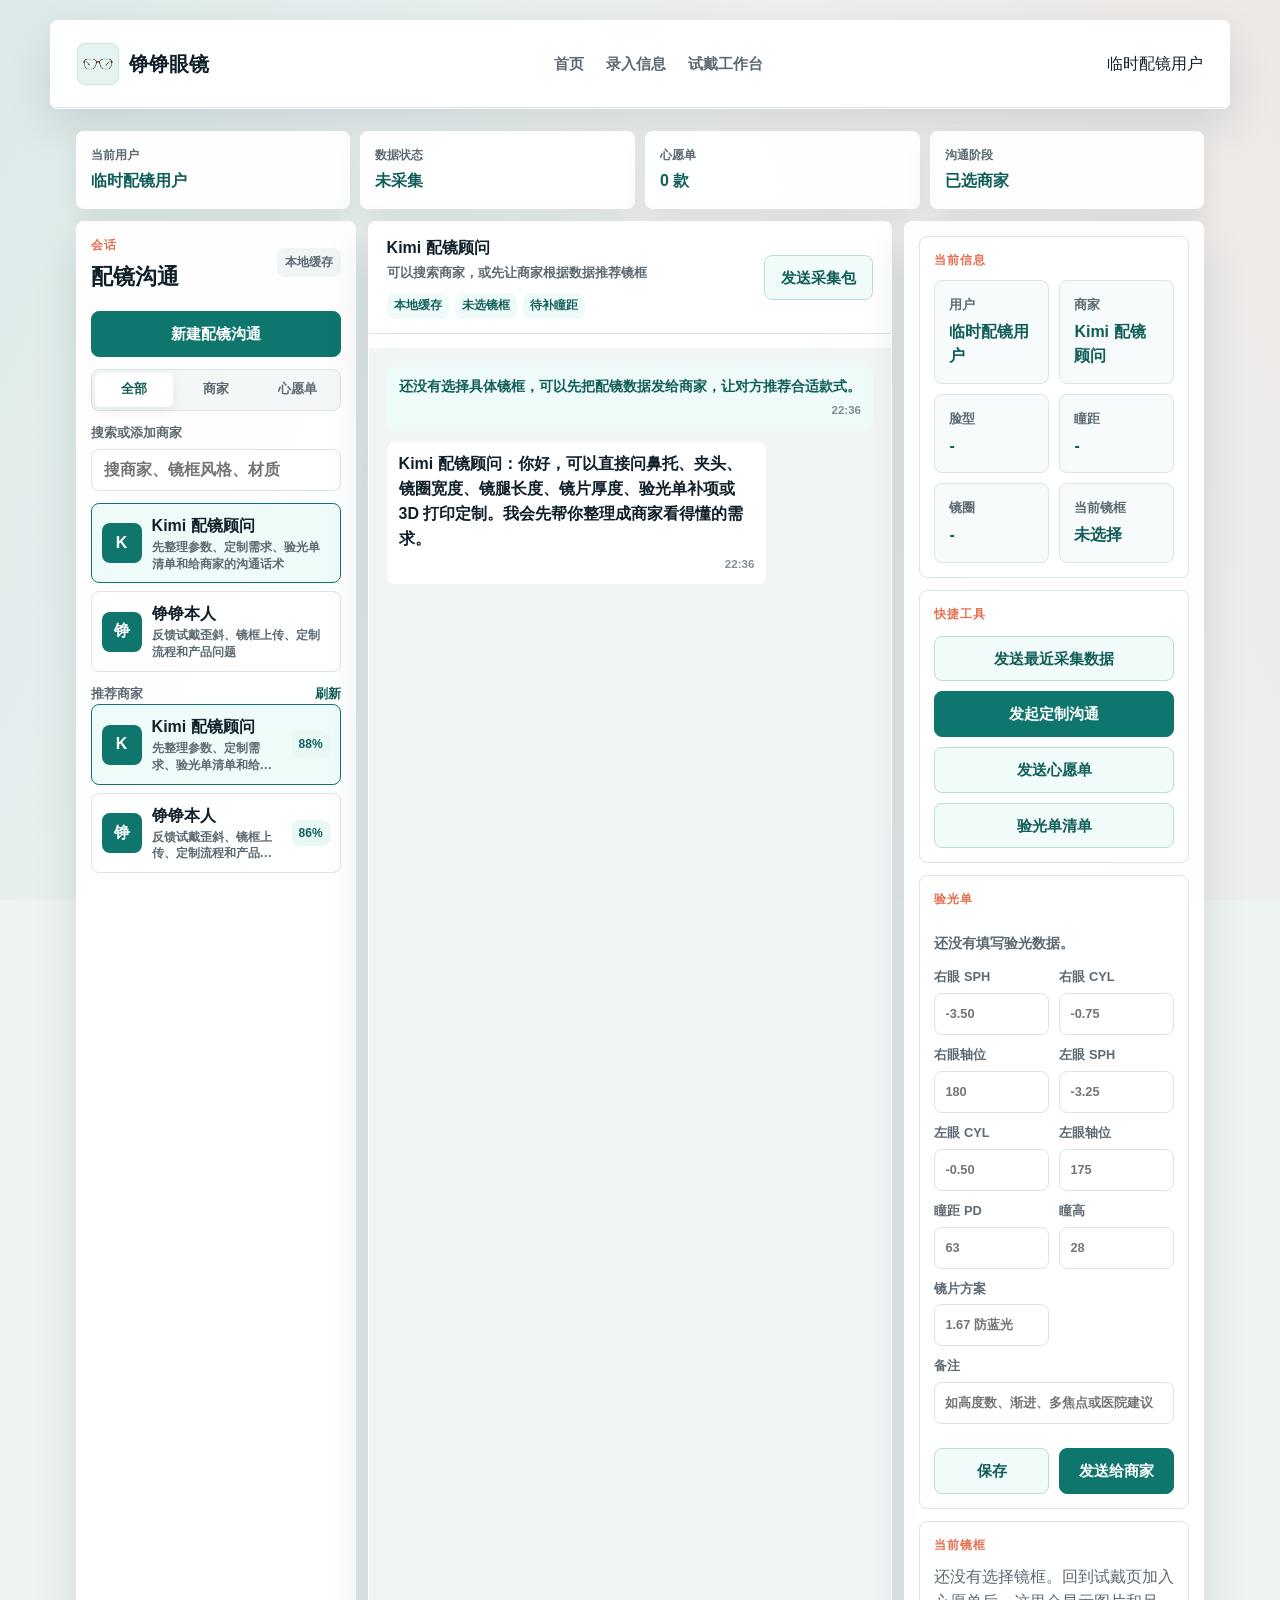
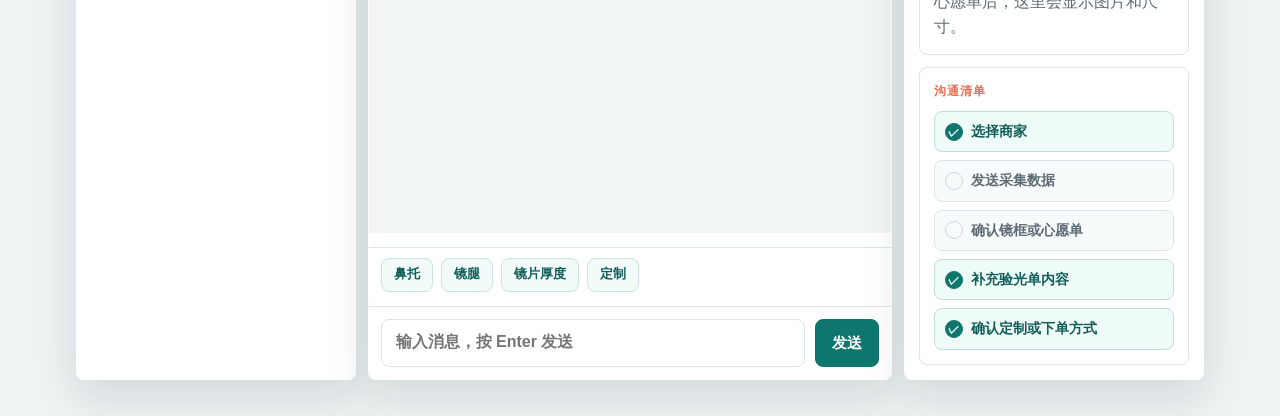
==== chat.html @ 762ba088 "优化摄像头启动速度、添加前后置切换、手机端一屏化布局与性能优化 - 预加载 MediaPipe 模型，启动速度从串行加载改为后台预加载 - createMediapipeCamera 支持传入外部 l" ====
<!DOCTYPE html>
<html lang="zh-CN">
<head>
    <meta charset="UTF-8">
    <meta name="viewport" content="width=device-width, initial-scale=1.0">
    <meta name="description" content="铮铮眼镜顾客与商家的配镜沟通页。">
    <title>铮铮眼镜 - 配镜沟通</title>
    <link rel="stylesheet" href="style.css?v=20260519-serverchat1">
</head>
<body class="home-page chat-page">
    <div class="glasses-container home-container">
        <header class="site-header home-header">
            <div class="header-top">
                <a href="./index.html" class="logo" aria-label="铮铮眼镜首页">
                    <span class="logo-mark">
                        <img src="assets/glasses-frame-ai-39.png?v=20260517-ai80" alt="">
                    </span>
                    <span>铮铮眼镜</span>
                </a>
                <nav class="top-nav" aria-label="页面导航">
                    <a href="./index.html">首页</a>
                    <a href="./onboard.html">录入信息</a>
                    <a href="./customer.html">试戴工作台</a>
                </nav>
                <div class="user-section" id="chat-user-section">
                    <span>匿名用户</span>
                </div>
            </div>
        </header>

        <main>
            <section class="chat-product-bar" aria-label="沟通台状态">
                <div>
                    <span>当前用户</span>
                    <strong id="chat-product-user">匿名用户</strong>
                </div>
                <div>
                    <span>数据状态</span>
                    <strong id="chat-product-data">未采集</strong>
                </div>
                <div>
                    <span>心愿单</span>
                    <strong id="chat-product-wishlist">0 款</strong>
                </div>
                <div>
                    <span>沟通阶段</span>
                    <strong id="chat-product-stage">待选择商家</strong>
                </div>
            </section>

            <section class="chat-shell chat-wechat-shell">
                <aside class="chat-contact-rail" aria-label="会话与商家">
                    <div class="chat-rail-head">
                        <div>
                            <p class="eyebrow">会话</p>
                            <h1>配镜沟通</h1>
                        </div>
                        <span id="chat-sync-state">本地缓存</span>
                    </div>
                    <button class="btn btn-primary full-width" type="button" onclick="startNewConversation()">新建配镜沟通</button>
                    <div class="chat-filter-tabs" aria-label="会话筛选">
                        <button class="active" type="button" onclick="setChatFilter(this, 'all')">全部</button>
                        <button type="button" onclick="setChatFilter(this, 'merchant')">商家</button>
                        <button type="button" onclick="setChatFilter(this, 'wishlist')">心愿单</button>
                    </div>
                    <label class="chat-search">
                        <span>搜索或添加商家</span>
                        <input id="merchant-search" type="search" placeholder="搜商家、镜框风格、材质" oninput="handleMerchantSearch()">
                    </label>
                    <div class="chat-contact-list" id="chat-conversation-list"></div>
                    <div class="chat-merchant-section">
                        <div class="chat-section-title">
                            <strong>推荐商家</strong>
                            <button type="button" onclick="loadMerchantCandidates()">刷新</button>
                        </div>
                        <div class="chat-merchant-results" id="chat-merchant-results"></div>
                    </div>
                </aside>

                <section class="chat-panel chat-main-panel" aria-label="聊天窗口">
                    <div class="chat-window-head">
                        <div>
                            <strong id="chat-conversation-title">选择商家开始沟通</strong>
                            <span id="chat-conversation-subtitle">可以按当前镜框匹配商家，也可以和 Kimi 配镜顾问先整理需求。</span>
                            <div class="chat-header-meta" id="chat-header-meta"></div>
                        </div>
                        <button class="btn btn-secondary" type="button" onclick="sendReportPackage()">发送采集包</button>
                    </div>
                    <div class="chat-thread" id="chat-thread"></div>
                    <div class="chat-quick-replies" aria-label="常用问题">
                        <button type="button" onclick="sendQuickQuestion('这副镜框的鼻托能不能调高？如果鼻梁容易压，需要换哪种鼻托？')">鼻托</button>
                        <button type="button" onclick="sendQuickQuestion('请帮我判断镜腿长度是否合适，耳后会不会压。')">镜腿</button>
                        <button type="button" onclick="sendQuickQuestion('如果度数比较高，这个镜圈宽度会不会让镜片太厚？')">镜片厚度</button>
                        <button type="button" onclick="sendQuickQuestion('我想定制镜框，请告诉我需要补哪些参数和预计流程。')">定制</button>
                    </div>
                    <form class="chat-input-row" onsubmit="sendChatMessage(event)">
                        <input id="chat-input" type="text" placeholder="输入消息，按 Enter 发送">
                        <button class="btn btn-primary" type="submit">发送</button>
                    </form>
                </section>

                <aside class="chat-info-panel" aria-label="配镜信息栏">
                    <div class="chat-info-card">
                        <p class="eyebrow">当前信息</p>
                        <div class="home-data-grid compact-chat-data">
                            <div><span>用户</span><strong id="chat-user-name">匿名用户</strong></div>
                            <div><span>商家</span><strong id="chat-merchant-name">未选择</strong></div>
                            <div><span>脸型</span><strong id="chat-face-shape">-</strong></div>
                            <div><span>瞳距</span><strong id="chat-pd">-</strong></div>
                            <div><span>镜圈</span><strong id="chat-lens-width">-</strong></div>
                            <div><span>当前镜框</span><strong id="chat-frame-name">未选择</strong></div>
                        </div>
                    </div>
                    <div class="chat-info-card">
                        <p class="eyebrow">快捷工具</p>
                        <div class="chat-tools">
                            <button class="btn btn-secondary" type="button" onclick="sendReportPackage()">发送最近采集数据</button>
                            <button class="btn btn-primary" type="button" onclick="sendCustomRequest()">发起定制沟通</button>
                            <button class="btn btn-secondary" type="button" onclick="sendWishlistPackage()">发送心愿单</button>
                            <button class="btn btn-secondary" type="button" onclick="sendPrescriptionChecklist()">验光单清单</button>
                        </div>
                    </div>
                    <div class="chat-info-card chat-prescription-card">
                        <p class="eyebrow">验光单</p>
                        <div class="chat-prescription-summary" id="chat-prescription-summary">还没有填写验光数据。</div>
                        <div class="chat-prescription-grid">
                            <label><span>右眼 SPH</span><input id="chat-od-sphere" type="text" inputmode="decimal" placeholder="-3.50" oninput="saveChatPrescription(false)"></label>
                            <label><span>右眼 CYL</span><input id="chat-od-cylinder" type="text" inputmode="decimal" placeholder="-0.75" oninput="saveChatPrescription(false)"></label>
                            <label><span>右眼轴位</span><input id="chat-od-axis" type="number" min="0" max="180" placeholder="180" oninput="saveChatPrescription(false)"></label>
                            <label><span>左眼 SPH</span><input id="chat-os-sphere" type="text" inputmode="decimal" placeholder="-3.25" oninput="saveChatPrescription(false)"></label>
                            <label><span>左眼 CYL</span><input id="chat-os-cylinder" type="text" inputmode="decimal" placeholder="-0.50" oninput="saveChatPrescription(false)"></label>
                            <label><span>左眼轴位</span><input id="chat-os-axis" type="number" min="0" max="180" placeholder="175" oninput="saveChatPrescription(false)"></label>
                            <label><span>瞳距 PD</span><input id="chat-rx-pd" type="number" min="45" max="80" placeholder="63" oninput="saveChatPrescription(false)"></label>
                            <label><span>瞳高</span><input id="chat-rx-height" type="number" min="15" max="45" placeholder="28" oninput="saveChatPrescription(false)"></label>
                            <label><span>镜片方案</span><input id="chat-rx-lens-type" type="text" placeholder="1.67 防蓝光" oninput="saveChatPrescription(false)"></label>
                            <label class="wide"><span>备注</span><input id="chat-rx-note" type="text" placeholder="如高度数、渐进、多焦点或医院建议" oninput="saveChatPrescription(false)"></label>
                        </div>
                        <div class="chat-tools two-col">
                            <button class="btn btn-secondary" type="button" onclick="saveChatPrescription(true)">保存</button>
                            <button class="btn btn-primary" type="button" onclick="sendPrescriptionPackage()">发送给商家</button>
                        </div>
                    </div>
                    <div class="chat-info-card">
                        <p class="eyebrow">当前镜框</p>
                        <div class="chat-frame-card" id="chat-frame-card"></div>
                    </div>
                    <div class="chat-info-card">
                        <p class="eyebrow">沟通清单</p>
                        <div class="chat-checklist" id="chat-checklist"></div>
                    </div>
                </aside>
            </section>
        </main>
    </div>

    <script src="chat.js?v=20260519-serverchat1"></script>
</body>
</html>
---- style.css ----
:root {
    --ink: #10202a;
    --muted: #5d6a73;
    --line: #dbe4e8;
    --surface: #ffffff;
    --surface-soft: #f3f7f8;
    --primary: #0f766e;
    --primary-dark: #115e59;
    --accent: #e66f51;
    --accent-soft: #fff1ec;
    --success: #178f5d;
    --warning: #d88a16;
    --danger: #d94c4c;
    --shadow: 0 18px 45px rgba(16, 32, 42, 0.12);
}

* {
    margin: 0;
    padding: 0;
    box-sizing: border-box;
}

html {
    scroll-behavior: smooth;
    font-size: calc(16px * var(--glasses-text-scale, 1));
}

body {
    min-height: 100vh;
    color: var(--ink);
    background: #eef3f3;
    font-family: -apple-system, BlinkMacSystemFont, "Segoe UI", Roboto, "Helvetica Neue", Arial, sans-serif;
    line-height: 1.55;
    margin: 0;
    padding: 0;
}

main {
    max-width: 1440px;
    width: calc(100% - clamp(24px, 4vw, 64px));
    margin: 0 auto;
}

body::before {
    content: "";
    position: fixed;
    inset: 0;
    z-index: -1;
    background:
        linear-gradient(115deg, rgba(15, 118, 110, 0.08), transparent 46%),
        linear-gradient(245deg, rgba(230, 111, 81, 0.08), transparent 52%),
        #eef3f3;
}

a {
    color: inherit;
}

button,
input,
select,
textarea {
    font: inherit;
}

.glasses-container {
    max-width: 1440px;
    width: calc(100% - clamp(24px, 4vw, 64px));
    margin: 0 auto;
    padding: 20px 0 36px;
    position: relative;
}

.site-header,
.login-prompt,
.audience-panel,
.workflow-step,
.dashboard-card,
.feature-card,
.stat-card,
.merchant-console,
.modal-content {
    border: 1px solid rgba(255, 255, 255, 0.72);
    border-radius: 8px;
    background: rgba(255, 255, 255, 0.92);
    box-shadow: var(--shadow);
}

.site-header {
    overflow: hidden;
}

.header-top {
    display: grid;
    grid-template-columns: auto 1fr auto;
    align-items: center;
    gap: 22px;
    padding: 22px 26px;
    border-bottom: 1px solid var(--line);
    background: rgba(255, 255, 255, 0.82);
    backdrop-filter: blur(16px);
}

.logo {
    display: inline-flex;
    align-items: center;
    gap: 10px;
    color: var(--ink);
    text-decoration: none;
    font-size: 1.25rem;
    font-weight: 800;
    letter-spacing: 0;
    white-space: nowrap;
}

.logo-mark {
    width: 42px;
    height: 42px;
    display: inline-flex;
    align-items: center;
    justify-content: center;
    background: #e6f4f1;
    border: 1px solid #c8e5df;
    border-radius: 8px;
    overflow: hidden;
}

.logo-mark img {
    width: 34px;
    height: 24px;
    object-fit: contain;
}

.top-nav {
    display: flex;
    justify-content: center;
    gap: 22px;
}

.top-nav a {
    color: var(--muted);
    text-decoration: none;
    font-size: 0.95rem;
    font-weight: 650;
}

.top-nav a:hover {
    color: var(--primary);
}

.top-nav .nav-strong {
    color: var(--primary-dark);
    padding: 6px 10px;
    border: 1px solid #b9ded7;
    border-radius: 8px;
    background: #effaf8;
}

.user-section,
.hero-actions,
.login-buttons,
.modal-actions,
.order-actions,
.order-controls {
    display: flex;
    align-items: center;
    gap: 10px;
    flex-wrap: wrap;
}

.user-avatar {
    width: 40px;
    height: 40px;
    border-radius: 8px;
    display: grid;
    place-items: center;
    background: var(--primary);
    color: #fff;
}

.btn {
    min-height: 40px;
    border: 1px solid transparent;
    border-radius: 8px;
    padding: 10px 16px;
    display: inline-flex;
    align-items: center;
    justify-content: center;
    gap: 8px;
    color: var(--ink);
    background: #fff;
    cursor: pointer;
    text-decoration: none;
    font-size: 0.95rem;
    font-weight: 750;
    transition: transform 0.18s ease, box-shadow 0.18s ease, background 0.18s ease, border-color 0.18s ease;
}

.btn:hover {
    transform: translateY(-1px);
}

.btn-primary {
    color: #fff;
    background: var(--primary);
    border-color: var(--primary);
}

.btn-primary:hover {
    background: var(--primary-dark);
    box-shadow: 0 12px 24px rgba(15, 118, 110, 0.24);
}

.btn-secondary {
    color: var(--primary-dark);
    background: #f1fbf9;
    border-color: #b9ded7;
}

.btn-secondary:hover {
    background: #e2f4f1;
}

.btn-success {
    color: #fff;
    background: var(--success);
    border-color: var(--success);
}

.btn-large {
    min-height: 48px;
    padding: 12px 20px;
}

.full-width {
    width: 100%;
    margin-top: 10px;
}

.hero-section {
    min-height: 560px;
    display: grid;
    grid-template-columns: minmax(0, 1.05fr) minmax(360px, 0.95fr);
    align-items: center;
    gap: 34px;
    padding: 54px 44px 46px;
}

.home-container {
    max-width: 1180px;
}

.home-page main,
.customer-page main,
.customer-page .glasses-container {
    max-width: 1180px;
}

.home-header {
    margin-bottom: 22px;
}

.home-hero {
    min-height: 380px;
    display: grid;
    grid-template-columns: minmax(0, 1fr) minmax(260px, 360px);
    align-items: center;
    gap: 28px;
    padding: 34px 34px;
}

.home-hero-copy {
    max-width: 720px;
}

.home-hero-copy h1 {
    max-width: 720px;
    font-size: clamp(2rem, 4vw, 3.25rem);
    line-height: 1.08;
    letter-spacing: 0;
}

.home-hero-copy p:not(.eyebrow) {
    max-width: 620px;
    margin: 18px 0 24px;
    color: var(--muted);
    font-size: 1.1rem;
}

.home-frame-preview {
    min-height: 240px;
    padding: 22px;
    display: grid;
    align-content: center;
    gap: 18px;
    border: 1px solid var(--line);
    border-radius: 8px;
    background: #f7fbfb;
}

.home-frame-preview img {
    width: 100%;
    max-height: 150px;
    object-fit: contain;
}

.home-frame-preview figcaption {
    color: var(--muted);
    font-size: 0.95rem;
}

.home-panel {
    margin-top: 22px;
    padding: 26px;
    border: 1px solid rgba(255, 255, 255, 0.72);
    border-radius: 8px;
    background: rgba(255, 255, 255, 0.92);
    box-shadow: var(--shadow);
}

.home-status-grid {
    margin-top: 22px;
    display: grid;
    grid-template-columns: repeat(4, minmax(0, 1fr));
    gap: 12px;
}

.home-status-grid div {
    min-height: 108px;
    padding: 16px;
    display: grid;
    align-content: space-between;
    gap: 8px;
    border: 1px solid rgba(255, 255, 255, 0.72);
    border-radius: 8px;
    background: rgba(255, 255, 255, 0.92);
    box-shadow: var(--shadow);
}

.home-status-grid span,
.home-status-grid small {
    color: var(--muted);
    font-weight: 750;
}

.home-status-grid span {
    font-size: 0.82rem;
}

.home-status-grid strong {
    color: var(--primary-dark);
    font-size: 1.35rem;
}

.home-status-grid small {
    font-size: 0.78rem;
    line-height: 1.45;
}

.home-onboard-banner {
    margin-top: 22px;
    padding: 22px 26px;
    display: grid;
    grid-template-columns: minmax(0, 1fr) auto;
    align-items: center;
    gap: 20px;
    border: 1px solid #b9ded7;
    border-radius: 8px;
    background: #f4fbfa;
    box-shadow: var(--shadow);
}

.onboard-page .home-onboard-banner {
    width: min(100%, 980px);
    margin-left: auto;
    margin-right: auto;
}

.home-onboard-banner h2 {
    font-size: clamp(1.5rem, 3vw, 2.25rem);
    line-height: 1.12;
}

.home-onboard-banner p:not(.eyebrow) {
    margin-top: 8px;
    color: var(--muted);
}

.profile-panel {
    display: grid;
    grid-template-columns: minmax(0, 1fr) minmax(280px, 420px);
    gap: 22px;
    align-items: center;
}

.profile-panel h2 {
    font-size: clamp(1.6rem, 3vw, 2.4rem);
    line-height: 1.12;
}

.profile-panel p:not(.eyebrow) {
    margin-top: 10px;
    color: var(--muted);
}

.profile-summary {
    display: grid;
    gap: 10px;
}

.profile-summary div {
    min-height: 68px;
    padding: 12px 14px;
    display: grid;
    gap: 4px;
    border: 1px solid var(--line);
    border-radius: 8px;
    background: #f7fbfb;
}

.profile-summary span {
    color: var(--muted);
    font-size: 0.86rem;
    font-weight: 700;
}

.profile-summary strong {
    color: var(--primary-dark);
}

.home-data-panel {
    display: grid;
    gap: 18px;
}

.home-data-grid {
    display: grid;
    grid-template-columns: repeat(6, minmax(0, 1fr));
    gap: 10px;
}

.home-data-grid div,
.home-current-tryon {
    padding: 14px;
    border: 1px solid var(--line);
    border-radius: 8px;
    background: #f7fbfb;
}

.home-data-grid span,
.home-current-tryon span {
    display: block;
    margin-bottom: 4px;
    color: var(--muted);
    font-size: 0.82rem;
    font-weight: 750;
}

.home-data-grid strong,
.home-current-tryon strong {
    color: var(--primary-dark);
}

.home-current-tryon {
    display: flex;
    align-items: center;
    justify-content: space-between;
    gap: 16px;
}

.home-current-tryon p {
    margin-top: 6px;
    color: var(--muted);
}

.home-user-pill {
    min-height: 40px;
    padding: 9px 12px;
    display: inline-flex;
    align-items: center;
    border: 1px solid #b9ded7;
    border-radius: 8px;
    color: var(--primary-dark);
    background: #f1fbf9;
    font-weight: 750;
}

.entry-section {
    margin-top: 22px;
    display: grid;
    grid-template-columns: repeat(4, minmax(0, 1fr));
    gap: 16px;
}

.entry-card {
    min-height: 210px;
    padding: 22px;
    display: grid;
    align-content: start;
    gap: 12px;
    color: inherit;
    text-decoration: none;
    border: 1px solid rgba(255, 255, 255, 0.72);
    border-radius: 8px;
    background: rgba(255, 255, 255, 0.92);
    box-shadow: var(--shadow);
    transition: transform 0.18s ease, border-color 0.18s ease;
}

.entry-card:hover {
    transform: translateY(-2px);
    border-color: #94cbc3;
}

.entry-card span {
    width: 42px;
    height: 42px;
    display: grid;
    place-items: center;
    border-radius: 8px;
    color: #fff;
    background: var(--ink);
    font-weight: 850;
}

.entry-card h3 {
    font-size: 1.35rem;
}

.entry-card p {
    color: var(--muted);
}

.home-steps {
    display: grid;
    grid-template-columns: repeat(4, minmax(0, 1fr));
    gap: 12px;
}

.home-steps div {
    min-height: 118px;
    padding: 14px;
    display: grid;
    align-content: start;
    gap: 8px;
    border: 1px solid var(--line);
    border-radius: 8px;
    background: #f7fbfb;
}

.home-steps span {
    color: var(--accent);
    font-size: 0.86rem;
    font-weight: 850;
}

.ppt-container {
    max-width: 1180px;
}

.ppt-header {
    margin-bottom: 22px;
}

.ppt-hero {
    min-height: 260px;
    padding: 34px;
    display: grid;
    grid-template-columns: minmax(0, 1fr) minmax(260px, 340px);
    gap: 24px;
    align-items: center;
}

.ppt-hero h1 {
    font-size: clamp(2rem, 4vw, 3.5rem);
    line-height: 1.05;
}

.ppt-hero p:not(.eyebrow) {
    max-width: 650px;
    margin-top: 14px;
    color: var(--muted);
    font-size: 1.05rem;
}

.ppt-meta-card,
.ppt-player-card,
.ppt-reference-card {
    border: 1px solid rgba(255, 255, 255, 0.72);
    border-radius: 8px;
    background: rgba(255, 255, 255, 0.94);
    box-shadow: var(--shadow);
}

.ppt-meta-card {
    min-height: 150px;
    padding: 22px;
    display: grid;
    align-content: center;
    gap: 8px;
}

.ppt-meta-card span,
.ppt-meta-card small {
    color: var(--muted);
    font-weight: 750;
}

.ppt-meta-card strong {
    color: var(--primary-dark);
    font-size: 1.6rem;
}

.ppt-main {
    display: grid;
    gap: 22px;
}

.ppt-player-card {
    padding: 18px;
    max-width: 980px;
    margin: 0 auto;
    width: 100%;
}

.ppt-toolbar {
    display: flex;
    align-items: center;
    justify-content: space-between;
    gap: 16px;
    margin-bottom: 14px;
}

.ppt-toolbar > div:first-child {
    display: grid;
    gap: 2px;
}

.ppt-toolbar span {
    color: var(--accent);
    font-size: 0.84rem;
    font-weight: 850;
}

.ppt-toolbar strong {
    font-size: 1.3rem;
}

.ppt-actions {
    display: flex;
    gap: 8px;
    flex-wrap: wrap;
}

.ppt-stage {
    overflow: hidden;
    border: 1px solid var(--line);
    border-radius: 8px;
    background: #0d2730;
    aspect-ratio: 16 / 9;
    max-height: min(68vh, 620px);
    max-height: min(68svh, 620px);
}

.ppt-stage:fullscreen {
    width: 100vw;
    height: 100vh;
    display: grid;
    place-items: center;
    border-radius: 0;
}

.ppt-stage img {
    width: 100%;
    height: 100%;
    display: block;
    object-fit: contain;
    background: #eef3f3;
    user-select: none;
}

.ppt-progress {
    height: 6px;
    margin: 12px 0 14px;
    overflow: hidden;
    border-radius: 999px;
    background: #dbe8e6;
}

.ppt-progress span {
    width: 0;
    height: 100%;
    display: block;
    border-radius: inherit;
    background: var(--primary);
    transition: width 0.22s ease;
}

.ppt-thumb-strip {
    display: grid;
    grid-auto-flow: column;
    grid-auto-columns: minmax(138px, 1fr);
    gap: 10px;
    overflow-x: auto;
    padding-bottom: 6px;
    overscroll-behavior-x: contain;
    scroll-snap-type: x mandatory;
}

.ppt-thumb {
    position: relative;
    min-height: 96px;
    overflow: hidden;
    border: 2px solid transparent;
    border-radius: 8px;
    background: #f7fbfb;
    cursor: pointer;
    scroll-snap-align: start;
}

.ppt-thumb.active {
    border-color: var(--primary);
}

.ppt-thumb img {
    width: 100%;
    height: 100%;
    display: block;
    object-fit: cover;
}

.ppt-thumb span {
    position: absolute;
    left: 8px;
    bottom: 8px;
    padding: 3px 7px;
    border-radius: 8px;
    color: #fff;
    background: rgba(16, 32, 42, 0.82);
    font-size: 0.75rem;
    font-weight: 850;
}

.ppt-reference-card {
    padding: 24px;
    display: flex;
    justify-content: space-between;
    gap: 18px;
    align-items: center;
}

.ppt-reference-card h2 {
    font-size: 1.6rem;
}

.ppt-reference-card p:not(.eyebrow) {
    margin-top: 6px;
    color: var(--muted);
}

.ppt-file-actions {
    display: flex;
    gap: 10px;
    flex-wrap: wrap;
    justify-content: flex-end;
}

.chat-product-bar {
    width: min(100%, 1180px);
    margin: 0 auto 12px;
    display: grid;
    grid-template-columns: repeat(4, minmax(0, 1fr));
    gap: 10px;
}

.chat-product-bar div {
    min-height: 78px;
    padding: 13px 14px;
    display: grid;
    align-content: center;
    gap: 4px;
    border: 1px solid rgba(255, 255, 255, 0.72);
    border-radius: 8px;
    background: rgba(255, 255, 255, 0.94);
    box-shadow: 0 12px 28px rgba(16, 32, 42, 0.08);
}

.chat-product-bar span {
    color: var(--muted);
    font-size: 0.78rem;
    font-weight: 850;
}

.chat-product-bar strong {
    overflow: hidden;
    color: var(--primary-dark);
    text-overflow: ellipsis;
    white-space: nowrap;
}

.chat-shell {
    display: grid;
    grid-template-columns: minmax(320px, 0.86fr) minmax(0, 1.14fr);
    gap: 18px;
    align-items: stretch;
}

.chat-wechat-shell {
    width: min(100%, 1180px);
    min-height: calc(100vh - 210px);
    grid-template-columns: 280px minmax(0, 1fr) 300px;
    gap: 12px;
    align-items: stretch;
}

.chat-summary,
.chat-panel,
.chat-contact-rail,
.chat-info-panel {
    padding: 24px;
    border: 1px solid rgba(255, 255, 255, 0.72);
    border-radius: 8px;
    background: rgba(255, 255, 255, 0.94);
    box-shadow: var(--shadow);
}

.chat-contact-rail,
.chat-info-panel {
    padding: 14px;
    display: grid;
    align-content: start;
    gap: 12px;
}

.chat-rail-head,
.chat-window-head,
.chat-section-title {
    display: flex;
    align-items: center;
    justify-content: space-between;
    gap: 12px;
}

.chat-rail-head h1 {
    font-size: 1.35rem;
    line-height: 1.1;
}

#chat-sync-state {
    padding: 5px 8px;
    border-radius: 8px;
    color: var(--muted);
    background: #f1f5f6;
    font-size: 0.76rem;
    font-weight: 850;
    white-space: nowrap;
}

#chat-sync-state.online {
    color: var(--primary-dark);
    background: #e9f8f5;
}

.chat-search {
    display: grid;
    gap: 6px;
}

.chat-filter-tabs {
    padding: 3px;
    display: grid;
    grid-template-columns: repeat(3, minmax(0, 1fr));
    gap: 3px;
    border: 1px solid var(--line);
    border-radius: 8px;
    background: #f4f7f8;
}

.chat-filter-tabs button {
    min-height: 34px;
    border: 0;
    border-radius: 6px;
    color: var(--muted);
    background: transparent;
    font: inherit;
    font-size: 0.82rem;
    font-weight: 850;
    cursor: pointer;
}

.chat-filter-tabs button.active {
    color: var(--primary-dark);
    background: #fff;
    box-shadow: 0 4px 12px rgba(16, 32, 42, 0.08);
}

.chat-search span,
.chat-section-title {
    color: var(--muted);
    font-size: 0.82rem;
    font-weight: 850;
}

.chat-search input {
    min-height: 42px;
    padding: 0 12px;
    border: 1px solid var(--line);
    border-radius: 8px;
    color: var(--ink);
    background: #fff;
    font: inherit;
    font-weight: 760;
}

.chat-contact-list,
.chat-merchant-results {
    display: grid;
    gap: 8px;
}

.chat-contact,
.chat-merchant-card {
    width: 100%;
    padding: 10px;
    display: grid;
    grid-template-columns: auto minmax(0, 1fr);
    gap: 10px;
    align-items: center;
    border: 1px solid var(--line);
    border-radius: 8px;
    color: var(--ink);
    background: #fff;
    text-align: left;
    cursor: pointer;
}

.chat-contact.active,
.chat-merchant-card.active {
    border-color: var(--primary);
    background: #effbf8;
}

.chat-contact strong,
.chat-merchant-card strong {
    display: block;
    overflow: hidden;
    color: var(--ink);
    text-overflow: ellipsis;
    white-space: nowrap;
}

.chat-contact small,
.chat-merchant-card small {
    display: -webkit-box;
    overflow: hidden;
    color: var(--muted);
    font-size: 0.78rem;
    font-weight: 760;
    line-height: 1.35;
    -webkit-line-clamp: 2;
    -webkit-box-orient: vertical;
}

.chat-avatar,
.chat-merchant-card img {
    width: 40px;
    height: 40px;
    border-radius: 8px;
}

.chat-avatar {
    display: grid;
    place-items: center;
    color: #fff;
    background: var(--primary);
    font-weight: 900;
}

.chat-merchant-card {
    grid-template-columns: auto minmax(0, 1fr) auto;
}

.chat-merchant-card img {
    object-fit: contain;
    background: #f4f7f8;
}

.chat-merchant-card em {
    padding: 4px 7px;
    border-radius: 8px;
    color: var(--primary-dark);
    background: #e9f8f5;
    font-size: 0.75rem;
    font-style: normal;
    font-weight: 850;
}

.chat-section-title button {
    border: 0;
    color: var(--primary-dark);
    background: transparent;
    font: inherit;
    font-weight: 850;
    cursor: pointer;
}

.chat-empty-mini {
    padding: 12px;
    border: 1px dashed var(--line);
    border-radius: 8px;
    color: var(--muted);
    background: #f8fbfb;
    font-size: 0.86rem;
    font-weight: 760;
}

.chat-summary h1 {
    margin-bottom: 12px;
    color: var(--ink);
    font-size: clamp(1.8rem, 3vw, 3rem);
    line-height: 1.08;
}

.compact-chat-data {
    margin: 20px 0;
    grid-template-columns: repeat(2, minmax(0, 1fr));
}

.chat-panel {
    min-height: 620px;
    display: grid;
    grid-template-rows: auto 1fr auto;
    gap: 14px;
}

.chat-main-panel {
    padding: 0;
    overflow: hidden;
}

.chat-window-head {
    padding: 14px 18px;
    border-bottom: 1px solid var(--line);
    background: #fff;
}

.chat-window-head strong {
    display: block;
    color: var(--ink);
    font-size: 1rem;
}

.chat-window-head span {
    display: block;
    margin-top: 2px;
    color: var(--muted);
    font-size: 0.82rem;
    font-weight: 750;
}

.chat-header-meta {
    margin-top: 8px;
    display: flex;
    flex-wrap: wrap;
    gap: 6px;
}

.chat-header-meta span {
    padding: 4px 7px;
    border-radius: 8px;
    color: var(--primary-dark);
    background: #effbf8;
    font-size: 0.72rem;
    font-weight: 850;
}

.chat-thread {
    overflow: auto;
    padding: 18px;
    display: flex;
    flex-direction: column;
    gap: 12px;
    border: 0;
    border-radius: 0;
    background: #f2f5f5;
}

.chat-message-row {
    display: flex;
}

.chat-message-row.user {
    justify-content: flex-end;
}

.chat-message-row.system {
    justify-content: center;
}

.chat-bubble {
    max-width: min(78%, 560px);
    padding: 10px 12px;
    border-radius: 8px;
    color: var(--ink);
    background: #fff;
    font-weight: 760;
}

.chat-bubble span,
.chat-bubble small {
    display: block;
}

.chat-bubble small {
    margin-top: 5px;
    color: rgba(93, 106, 115, 0.78);
    font-size: 0.72rem;
    font-weight: 700;
    text-align: right;
}

.chat-bubble.system {
    max-width: 100%;
    color: var(--primary-dark);
    background: #effbf8;
    font-size: 0.86rem;
}

.chat-bubble.user {
    align-self: flex-end;
    color: #fff;
    background: var(--primary);
}

.chat-bubble.user small {
    color: rgba(255, 255, 255, 0.72);
}

.chat-bubble.merchant {
    align-self: flex-start;
}

.chat-input-row {
    display: grid;
    grid-template-columns: minmax(0, 1fr) auto;
    gap: 10px;
    padding: 12px;
    border-top: 1px solid var(--line);
    background: #fff;
}

.chat-quick-replies {
    padding: 10px 12px 0;
    display: flex;
    gap: 8px;
    overflow-x: auto;
    border-top: 1px solid var(--line);
    background: #fff;
}

.chat-quick-replies button {
    min-height: 34px;
    padding: 0 12px;
    flex: 0 0 auto;
    border: 1px solid #c9e3df;
    border-radius: 8px;
    color: var(--primary-dark);
    background: #f2fbf9;
    font: inherit;
    font-size: 0.82rem;
    font-weight: 850;
    cursor: pointer;
}

.chat-input-row input {
    min-height: 48px;
    padding: 0 14px;
    border: 1px solid var(--line);
    border-radius: 8px;
    color: var(--ink);
    font: inherit;
    font-weight: 760;
}

.chat-info-card {
    padding: 14px;
    border: 1px solid var(--line);
    border-radius: 8px;
    background: #fff;
}

.chat-info-card .compact-chat-data {
    margin: 0;
}

.chat-frame-card {
    display: grid;
    gap: 10px;
}

.chat-frame-card img {
    width: 100%;
    height: 92px;
    object-fit: contain;
    border-radius: 8px;
    background: #f4f7f8;
}

.chat-frame-card strong {
    color: var(--primary-dark);
}

.chat-frame-card span {
    color: var(--muted);
    font-size: 0.86rem;
    font-weight: 760;
}

.chat-checklist {
    display: grid;
    gap: 8px;
}

.chat-checklist div {
    min-height: 38px;
    padding: 9px 10px;
    display: grid;
    grid-template-columns: 18px minmax(0, 1fr);
    gap: 8px;
    align-items: center;
    border: 1px solid var(--line);
    border-radius: 8px;
    background: #f8fbfb;
}

.chat-checklist span {
    width: 18px;
    height: 18px;
    display: grid;
    place-items: center;
    border: 1px solid #cbd8dc;
    border-radius: 50%;
    color: #fff;
    font-size: 0.72rem;
    font-weight: 900;
}

.chat-checklist strong {
    color: var(--muted);
    font-size: 0.86rem;
}

.chat-checklist div.done {
    border-color: #bfe0da;
    background: #effbf8;
}

.chat-checklist div.done span {
    border-color: var(--primary);
    background: var(--primary);
}

.chat-checklist div.done strong {
    color: var(--primary-dark);
}

.merchant-chat-shell {
    display: grid;
    grid-template-columns: minmax(300px, 0.72fr) minmax(0, 1.28fr);
    gap: 18px;
    align-items: stretch;
}

.merchant-chat-sidebar,
.merchant-chat-panel {
    padding: 24px;
    border: 1px solid rgba(255, 255, 255, 0.72);
    border-radius: 8px;
    background: rgba(255, 255, 255, 0.94);
    box-shadow: var(--shadow);
}

.merchant-chat-sidebar h1 {
    margin-top: 4px;
    color: var(--ink);
    font-size: clamp(1.7rem, 3vw, 2.7rem);
    line-height: 1.08;
}

.merchant-chat-orders {
    margin-top: 18px;
    display: grid;
    gap: 10px;
}

.merchant-chat-order {
    width: 100%;
    padding: 14px;
    display: grid;
    gap: 4px;
    border: 1px solid var(--line);
    border-radius: 8px;
    color: var(--ink);
    background: #fff;
    text-align: left;
    cursor: pointer;
}

.merchant-chat-order.selected {
    border-color: var(--primary);
    background: #effbf8;
}

.merchant-chat-order span,
.merchant-chat-order small {
    color: var(--muted);
    font-weight: 800;
}

.merchant-order-summary {
    padding: 12px;
    border: 1px solid var(--line);
    border-radius: 8px;
    background: #f8fbfb;
}

.customer-page .site-header {
    margin-bottom: 22px;
}

.customer-page .hero-section {
    min-height: 420px;
    padding-top: 34px;
    padding-bottom: 34px;
}

.customer-page .hero-section h1 {
    font-size: clamp(2rem, 4vw, 3.6rem);
}

.onboard-flow {
    margin: 22px 0;
    display: grid;
    grid-template-columns: repeat(4, minmax(0, 1fr));
    gap: 12px;
}

.onboard-step {
    min-height: 150px;
    padding: 18px;
    display: grid;
    grid-template-columns: auto minmax(0, 1fr);
    gap: 14px;
    align-content: start;
    border: 1px solid rgba(255, 255, 255, 0.72);
    border-radius: 8px;
    background: rgba(255, 255, 255, 0.92);
    box-shadow: var(--shadow);
}

.onboard-step > span {
    width: 38px;
    height: 38px;
    display: grid;
    place-items: center;
    border-radius: 8px;
    color: #fff;
    background: var(--ink);
    font-weight: 850;
}

.onboard-step.active > span {
    background: var(--primary);
}

.onboard-step.done > span {
    background: var(--accent);
}

.onboard-step h3 {
    margin-bottom: 6px;
    font-size: 1.05rem;
}

.onboard-step p {
    color: var(--muted);
    font-size: 0.92rem;
}

.onboard-step-nav {
    width: min(100%, 1040px);
    margin: 18px auto;
    padding: 14px;
    display: flex;
    align-items: center;
    justify-content: space-between;
    gap: 12px;
    border: 1px solid var(--line);
    border-radius: 8px;
    background: rgba(255, 255, 255, 0.92);
    box-shadow: var(--shadow);
}

.onboard-step-nav span {
    color: var(--primary-dark);
    font-weight: 900;
}

.onboard-final-actions {
    margin-top: 16px;
    display: flex;
    flex-wrap: wrap;
    gap: 10px;
}

.onboard-page .modeling-system-section,
.onboard-page .workflow-section,
.onboard-page .features-section,
.onboard-page .faq-section {
    display: none;
}

.onboard-page .hero-section {
    display: none;
}

.onboard-page .hero-copy {
    max-width: 840px;
}

.onboard-page .hero-section h1 {
    max-width: 760px;
    font-size: clamp(2rem, 4vw, 3rem);
}

.onboard-page .hero-visual {
    display: none;
}

.hero-copy {
    max-width: 660px;
}

.eyebrow {
    margin-bottom: 10px;
    color: var(--accent);
    font-size: 0.78rem;
    font-weight: 850;
    letter-spacing: 0.08em;
    text-transform: uppercase;
}

.hero-section h1 {
    max-width: 680px;
    font-size: clamp(2.2rem, 5vw, 4.6rem);
    line-height: 1.03;
    letter-spacing: 0;
}

.hero-lead {
    max-width: 610px;
    margin: 20px 0 24px;
    color: var(--muted);
    font-size: 1.12rem;
}

.trust-row {
    margin-top: 22px;
    display: flex;
    gap: 10px;
    flex-wrap: wrap;
}

.trust-row span {
    padding: 8px 10px;
    border: 1px solid var(--line);
    border-radius: 8px;
    color: var(--muted);
    background: #fff;
    font-size: 0.9rem;
    font-weight: 650;
}

.hero-visual {
    position: relative;
    min-height: 430px;
    display: grid;
    place-items: center;
}

.hero-product-card {
    width: min(520px, 100%);
    padding: 14px;
    border: 1px solid #cbdcdf;
    border-radius: 8px;
    background: #fff;
    box-shadow: 0 24px 55px rgba(16, 32, 42, 0.16);
}

.hero-product-card img {
    width: 100%;
    aspect-ratio: 3 / 2;
    display: block;
    object-fit: cover;
    border-radius: 8px;
    background: var(--surface-soft);
}

.hero-product-card figcaption {
    display: flex;
    align-items: center;
    justify-content: space-between;
    gap: 14px;
    padding: 12px 4px 2px;
}

.hero-product-card span {
    color: var(--muted);
    font-size: 0.84rem;
    font-weight: 800;
}

.hero-product-card strong {
    color: var(--primary-dark);
    font-size: 0.9rem;
    text-align: right;
}

.hero-model-card {
    width: min(460px, 100%);
    padding: 22px;
    border: 1px solid #cbdcdf;
    border-radius: 8px;
    background: linear-gradient(180deg, #fbfefe, #edf5f4);
    box-shadow: 0 24px 55px rgba(16, 32, 42, 0.16);
}

.hero-model-head {
    display: flex;
    align-items: center;
    justify-content: space-between;
    gap: 14px;
    margin-bottom: 14px;
}

.hero-model-head span {
    color: var(--muted);
    font-size: 0.84rem;
    font-weight: 800;
}

.hero-model-head strong {
    padding: 6px 10px;
    border: 1px solid #c8e5df;
    border-radius: 8px;
    color: var(--primary-dark);
    background: #effbf8;
    font-size: 0.82rem;
}

.hero-face-stage {
    position: relative;
    height: 280px;
    display: grid;
    place-items: center;
    overflow: hidden;
    border: 1px solid #d6e3e6;
    border-radius: 8px;
    background: #0f1b20;
}

.hero-face-grid {
    position: absolute;
    inset: 20px;
    display: grid;
    grid-template-columns: repeat(2, 1fr);
    border: 1px solid rgba(199, 226, 224, 0.22);
}

.hero-face-grid span {
    border: 1px solid rgba(199, 226, 224, 0.12);
}

.hero-face-outline {
    position: absolute;
    width: 142px;
    height: 190px;
    border: 3px solid rgba(72, 181, 170, 0.92);
    border-radius: 48% 48% 44% 44%;
}

.hero-eye-line {
    position: absolute;
    width: 240px;
    height: 2px;
    background: rgba(230, 111, 81, 0.9);
    box-shadow: 0 0 18px rgba(230, 111, 81, 0.55);
}

.hero-glasses {
    position: absolute;
    width: 182px;
    height: 54px;
    border: 5px solid #f6fbfb;
    border-left-width: 6px;
    border-right-width: 6px;
    border-radius: 26px;
}

.hero-glasses::before {
    content: "";
    position: absolute;
    left: 50%;
    top: 18px;
    width: 22px;
    height: 5px;
    transform: translateX(-50%);
    border-top: 4px solid #f6fbfb;
}

.hero-model-actions {
    display: grid;
    grid-template-columns: minmax(0, 1fr) auto;
    gap: 12px;
    align-items: center;
    margin-top: 14px;
}

.hero-model-actions span {
    color: var(--muted);
    font-size: 0.78rem;
    font-weight: 750;
}

.hero-model-flow {
    display: grid;
    gap: 8px;
    margin-top: 14px;
}

.hero-model-flow div {
    min-height: 44px;
    display: grid;
    grid-template-columns: 32px 1fr;
    align-items: center;
    gap: 10px;
    padding: 8px 10px;
    border: 1px solid var(--line);
    border-radius: 8px;
    background: #fff;
}

.hero-model-flow strong {
    width: 28px;
    height: 28px;
    display: grid;
    place-items: center;
    border-radius: 8px;
    color: #fff;
    background: var(--ink);
    font-size: 0.84rem;
}

.hero-model-flow span {
    color: var(--muted);
    font-size: 0.9rem;
    font-weight: 750;
}

.scan-panel {
    width: min(420px, 100%);
    padding: 24px;
    border: 1px solid #cbdcdf;
    border-radius: 8px;
    background: linear-gradient(180deg, #f9fcfc, #e5eef0);
    box-shadow: 0 24px 55px rgba(16, 32, 42, 0.16);
}

.scan-face {
    position: relative;
    height: 270px;
    display: grid;
    place-items: center;
    overflow: hidden;
    border: 1px solid #d6e3e6;
    border-radius: 8px;
    background:
        linear-gradient(#d6e3e6 1px, transparent 1px),
        linear-gradient(90deg, #d6e3e6 1px, transparent 1px),
        #f7fbfb;
    background-size: 28px 28px;
}

.face-outline {
    width: 136px;
    height: 178px;
    border: 3px solid rgba(15, 118, 110, 0.68);
    border-radius: 48% 48% 44% 44%;
}

.scan-line {
    position: absolute;
    left: 16%;
    right: 16%;
    top: 38%;
    height: 2px;
    background: var(--accent);
    box-shadow: 0 0 20px rgba(230, 111, 81, 0.7);
}

.frame-preview {
    position: absolute;
    top: 42%;
    width: 164px;
    height: 44px;
    border: 4px solid var(--ink);
    border-left-width: 5px;
    border-right-width: 5px;
    border-radius: 24px;
}

.frame-preview::before {
    content: "";
    position: absolute;
    left: 50%;
    top: 13px;
    width: 18px;
    height: 6px;
    transform: translateX(-50%);
    border-top: 4px solid var(--ink);
}

.scan-stats {
    display: grid;
    grid-template-columns: repeat(3, 1fr);
    gap: 10px;
    margin-top: 14px;
}

.scan-stats div,
.floating-card,
.console-row,
.console-note {
    border: 1px solid var(--line);
    border-radius: 8px;
    background: #fff;
}

.scan-stats div {
    padding: 12px 10px;
}

.scan-stats span,
.floating-card span,
.console-row span {
    display: block;
    color: var(--muted);
    font-size: 0.78rem;
}

.scan-stats strong,
.floating-card strong,
.console-row strong {
    display: block;
    margin-top: 3px;
    color: var(--ink);
    font-size: 1rem;
}

.floating-card {
    position: absolute;
    width: 168px;
    padding: 14px;
    box-shadow: 0 16px 36px rgba(16, 32, 42, 0.12);
}

.floating-card p {
    margin-top: 4px;
    color: var(--muted);
    font-size: 0.82rem;
}

.fit-card {
    top: 32px;
    left: 0;
}

.store-card {
    right: 0;
    bottom: 30px;
}

.user-mode-toggle {
    display: flex;
    justify-content: center;
    gap: 14px;
    padding: 0 26px 26px;
}

.mode-card {
    width: min(360px, 100%);
    min-height: 108px;
    border: 1px solid var(--line);
    border-radius: 8px;
    padding: 18px;
    display: grid;
    grid-template-columns: auto 1fr;
    align-items: center;
    gap: 8px 14px;
    text-align: left;
    color: var(--ink);
    background: #fff;
    cursor: pointer;
}

.mode-card .icon {
    grid-row: span 2;
    width: 46px;
    height: 46px;
    display: grid;
    place-items: center;
    border-radius: 8px;
    background: var(--surface-soft);
    font-size: 1.35rem;
}

.mode-card strong {
    font-size: 1rem;
}

.mode-card span:last-child {
    color: var(--muted);
    font-size: 0.9rem;
}

.mode-card.active {
    border-color: #94d1c8;
    background: #effbf8;
}

.login-prompt {
    width: min(100%, 920px);
    margin: 18px auto 0;
    padding: 22px;
    display: grid;
    grid-template-columns: minmax(0, 1fr) minmax(280px, 0.55fr);
    gap: 18px;
    align-items: center;
}

.login-prompt h2,
.audience-panel h2,
.workflow-section h2,
.section-heading h2,
.card-heading h2 {
    font-size: clamp(1.45rem, 3vw, 2.15rem);
    line-height: 1.14;
    letter-spacing: 0;
}

.login-prompt p,
.audience-panel p,
.workflow-step p,
.feature-card p,
.text-dim {
    color: var(--muted);
}

.auth-choice-panel {
    align-items: stretch;
    min-width: min(460px, 100%);
}

.temp-user-form {
    padding: 14px;
    display: grid;
    gap: 10px;
    border: 1px solid var(--line);
    border-radius: 8px;
    background: #f8fbfb;
}

.temp-user-form label {
    color: var(--muted);
    font-size: 0.82rem;
    font-weight: 850;
}

.temp-user-form > div {
    display: grid;
    grid-template-columns: minmax(0, 1fr) auto;
    gap: 10px;
}

.temp-user-form input {
    min-height: 42px;
    padding: 0 12px;
    border: 1px solid var(--line);
    border-radius: 8px;
    color: var(--ink);
    background: #fff;
    font: inherit;
    font-weight: 750;
}

.audience-grid {
    display: grid;
    grid-template-columns: repeat(2, minmax(0, 1fr));
    gap: 18px;
    margin-top: 18px;
}

.audience-panel {
    padding: 30px;
}

.audience-panel.accent {
    background: var(--accent-soft);
    border-color: #ffd5c8;
}

.benefit-list {
    list-style: none;
    margin-top: 20px;
    display: grid;
    gap: 12px;
}

.benefit-list li {
    padding: 14px;
    border: 1px solid var(--line);
    border-radius: 8px;
    background: rgba(255, 255, 255, 0.72);
}

.workflow-section,
.modeling-system-section,
.faq-section,
.features-section,
.user-dashboard,
.merchant-layout,
.stats-grid {
    margin-top: 18px;
}

.section-heading {
    padding: 30px 4px 12px;
}

.section-heading.compact {
    padding-top: 8px;
}

.workflow-grid,
.modeling-grid,
.faq-grid,
.features-section,
.dashboard-grid,
.stats-grid {
    display: grid;
    gap: 18px;
}

.modeling-grid {
    grid-template-columns: 1.5fr 1fr 1fr;
}

.modeling-grid-clean {
    grid-template-columns: minmax(420px, 1.35fr) repeat(2, minmax(0, 0.8fr));
}

.modeling-card,
.faq-grid article {
    padding: 24px;
    border: 1px solid rgba(255, 255, 255, 0.72);
    border-radius: 8px;
    background: rgba(255, 255, 255, 0.92);
    box-shadow: var(--shadow);
}

.modeling-card.wide {
    grid-row: span 2;
}

.modeling-card h3,
.faq-grid h3 {
    margin-bottom: 10px;
}

.modeling-card p,
.faq-grid p {
    color: var(--muted);
}

.metric-list {
    display: grid;
    gap: 10px;
}

.metric-list div {
    padding: 14px;
    display: grid;
    grid-template-columns: 90px 1fr;
    gap: 12px;
    align-items: center;
    border: 1px solid var(--line);
    border-radius: 8px;
    background: #fff;
}

.metric-list span {
    color: var(--accent);
    font-weight: 850;
}

.metric-list strong {
    font-weight: 750;
}

.faq-grid {
    grid-template-columns: repeat(3, minmax(0, 1fr));
}

.workflow-grid {
    grid-template-columns: repeat(4, minmax(0, 1fr));
}

.workflow-step {
    padding: 22px;
}

.workflow-step span {
    display: inline-flex;
    width: 40px;
    height: 40px;
    align-items: center;
    justify-content: center;
    margin-bottom: 18px;
    border-radius: 8px;
    color: #fff;
    background: var(--ink);
    font-weight: 850;
}

.workflow-step h3,
.dashboard-card h3,
.feature-card h4 {
    margin-bottom: 10px;
    font-size: 1.1rem;
}

.features-section {
    grid-template-columns: repeat(4, minmax(0, 1fr));
}

.feature-card {
    padding: 24px;
}

.feature-card .icon {
    width: 44px;
    height: 44px;
    display: grid;
    place-items: center;
    margin-bottom: 14px;
    border-radius: 8px;
    background: var(--surface-soft);
    font-size: 1.35rem;
}

.user-dashboard {
    display: block;
}

.dashboard-heading {
    display: flex;
    align-items: end;
    justify-content: space-between;
    gap: 18px;
}

.text-size-controls {
    display: flex;
    align-items: center;
    gap: 8px;
    padding: 8px;
    border: 1px solid var(--line);
    border-radius: 8px;
    background: rgba(255, 255, 255, 0.82);
}

.text-size-controls span {
    color: var(--muted);
    font-size: 0.78rem;
    font-weight: 850;
}

.text-size-controls button {
    min-width: 38px;
    min-height: 34px;
    border: 1px solid var(--line);
    border-radius: 8px;
    color: var(--primary-dark);
    background: #fff;
    font-weight: 900;
}

.text-size-controls strong {
    min-width: 48px;
    color: var(--ink);
    text-align: center;
    font-size: 0.84rem;
}

.dashboard-workspace {
    display: grid;
    max-width: 1040px;
    width: calc(100% - clamp(24px, 4vw, 64px));
    margin: 0 auto;
    grid-template-columns: minmax(0, 1fr);
    grid-template-areas:
        "model"
        "analysis"
        "prefs"
        "recommendations"
        "report";
    align-items: start;
    gap: 18px;
    min-width: 0;
    position: relative;
}

.dashboard-workspace::before {
    display: none;
}

.dashboard-workspace > *,
.dashboard-card,
.three-d-preview,
.mediapipe-camera-panel,
.model-actions,
.recognition-tips,
.camera-controls,
.tryon-strip {
    min-width: 0;
}

.tryon-panel {
    grid-area: model;
}

.analysis-card {
    grid-area: analysis;
}

.preference-card {
    grid-area: prefs;
}

.analysis-report-card {
    grid-area: report;
}

.recommendations-card {
    grid-area: recommendations;
}

.dashboard-card {
    padding: 22px;
    position: relative;
    z-index: 1;
}

.onboard-page .onboard-flow,
.onboard-page .user-dashboard,
.onboard-page .onboard-step-nav,
.onboard-page .dashboard-workspace {
    max-width: 920px;
    width: calc(100% - clamp(24px, 4vw, 64px));
    margin: 0 auto;
}

.onboard-page .onboard-flow {
    margin: 18px auto;
    gap: 10px;
}

.onboard-page .onboard-step {
    min-height: 86px;
    padding: 12px;
    gap: 10px;
    box-shadow: 0 12px 30px rgba(16, 32, 42, 0.07);
}

.onboard-page .onboard-step > span {
    width: 32px;
    height: 32px;
}

.onboard-page .onboard-step h3 {
    margin-bottom: 4px;
    font-size: 0.98rem;
}

.onboard-page .onboard-step p {
    display: none;
}

.onboard-page .section-heading.compact.dashboard-heading {
    width: min(100%, 980px);
    margin-left: auto;
    margin-right: auto;
}

.dashboard-card h3 {
    display: flex;
    align-items: center;
    gap: 8px;
}

.analysis-card {
    display: grid;
    grid-template-columns: repeat(4, minmax(0, 1fr));
    gap: 0 16px;
}

.analysis-card h3 {
    grid-column: 1 / -1;
}

.preference-card .preference-grid {
    grid-template-columns: repeat(4, minmax(0, 1fr));
}

.analysis-card,
.preference-card,
.recommendations-card {
    border: 1px solid rgba(255, 255, 255, 0.72);
    background: rgba(255, 255, 255, 0.92);
    box-shadow: var(--shadow);
}

.analysis-card,
.preference-card {
    border-radius: 8px;
}

.three-d-preview {
    position: relative;
    width: 100%;
    min-height: 0;
    margin: 18px 0 10px;
    display: grid;
    align-items: stretch;
    border: 1px dashed #adc6ca;
    border-radius: 8px;
    background: #f5fafb;
    overflow: hidden;
}

.model-guide {
    min-height: 360px;
    padding: 28px;
    display: grid;
    place-content: center;
    gap: 8px;
    color: var(--ink);
    text-align: center;
}

.model-guide strong {
    font-size: 1.15rem;
}

.model-guide span {
    color: var(--muted);
    max-width: 420px;
    font-size: 0.92rem;
}

.face-result-layout {
    min-height: 0;
    padding: 14px;
    display: grid;
    grid-template-columns: minmax(0, 1fr);
    gap: 12px;
}

.face-result-media {
    position: relative;
    height: clamp(420px, 58vw, 640px);
    overflow: hidden;
    border-radius: 8px;
    background: #111f25;
}

.reference-photo {
    width: 100%;
    height: 100%;
    display: block;
    object-fit: contain;
}

#face-overlay-canvas {
    position: absolute;
    inset: 0;
    width: 100%;
    height: 100%;
    pointer-events: none;
}

.face-result-data {
    display: grid;
    grid-template-columns: repeat(6, minmax(0, 1fr));
    gap: 8px;
    align-content: start;
}

.face-result-data div {
    min-height: 58px;
    padding: 10px;
    border: 1px solid rgba(219, 228, 232, 0.9);
    border-radius: 8px;
    background: #fff;
}

.face-result-data span {
    display: block;
    color: var(--muted);
    font-size: 0.72rem;
    font-weight: 750;
}

.face-result-data strong {
    display: block;
    margin-top: 2px;
    color: var(--primary-dark);
    font-size: 0.86rem;
}

.face-preview-controls {
    position: static;
    padding: 0 14px 14px;
    display: none;
    gap: 8px;
    z-index: 2;
}

.three-d-preview.has-result .face-preview-controls {
    display: flex;
}

.face-preview-controls .icon-toggle {
    background: rgba(255, 255, 255, 0.92);
}

.model-state {
    padding: 6px 10px;
    border: 1px solid var(--line);
    border-radius: 8px;
    color: var(--muted);
    background: #fff;
    font-size: 0.82rem;
    font-weight: 850;
}

.model-state[data-state="running"] {
    color: var(--accent);
    border-color: #ffd5c8;
    background: var(--accent-soft);
}

.model-state[data-state="done"] {
    color: var(--primary-dark);
    border-color: #c8e5df;
    background: #effbf8;
}

.model-actions {
    display: grid;
    grid-template-columns: repeat(3, minmax(0, 1fr));
    gap: 10px;
}

.model-actions .btn {
    width: 100%;
}

.recognition-tips {
    display: flex;
    flex-wrap: wrap;
    gap: 8px;
    margin-top: 12px;
}

.recognition-tips span {
    padding: 6px 9px;
    border-radius: 8px;
    color: var(--muted);
    background: var(--surface-soft);
    font-size: 0.82rem;
    font-weight: 750;
}

.size-calibration-inline {
    margin: 12px 0;
    padding: 12px;
    display: grid;
    grid-template-columns: minmax(190px, 1fr) repeat(3, minmax(96px, 0.42fr)) auto;
    align-items: end;
    gap: 10px;
    border: 1px solid #c8e5df;
    border-radius: 8px;
    background: #f4fbfa;
}

.size-calibration-inline > div {
    display: grid;
    gap: 3px;
}

.size-calibration-inline strong {
    color: var(--ink);
}

.size-calibration-inline span {
    color: var(--muted);
    font-size: 0.82rem;
    font-weight: 750;
}

.size-calibration-inline label {
    display: grid;
    gap: 5px;
}

.size-calibration-inline input {
    width: 100%;
    min-height: 42px;
    padding: 9px 10px;
    border: 1px solid var(--line);
    border-radius: 8px;
    color: var(--ink);
    background: #fff;
    font: inherit;
    font-weight: 750;
}

.mediapipe-camera-panel {
    margin-top: 16px;
    padding-top: 16px;
    border-top: 1px solid var(--line);
}

.camera-toolbar {
    display: flex;
    align-items: center;
    justify-content: space-between;
    gap: 12px;
    margin-bottom: 12px;
}

.camera-toolbar h4 {
    margin: 4px 0 0;
    font-size: 1rem;
}

.camera-toolbar > span {
    padding: 6px 10px;
    border: 1px solid #c8e5df;
    border-radius: 8px;
    color: var(--primary-dark);
    background: #effbf8;
    font-size: 0.82rem;
    font-weight: 850;
}

.camera-stage {
    position: relative;
    width: 100%;
    height: auto;
    aspect-ratio: 16 / 10;
    max-height: min(620px, 72vh);
    max-height: min(620px, 72svh);
    min-height: 0;
    overflow: hidden;
    border: 1px solid var(--line);
    border-radius: 8px;
    background: #101b20;
}

.camera-stage video,
.camera-stage canvas {
    position: absolute;
    inset: 0;
    width: 100%;
    height: 100%;
}

.camera-stage video {
    object-fit: cover;
    object-position: center center;
    transform: scaleX(-1);
}

.camera-stage canvas {
    object-fit: cover;
    object-position: center center;
    pointer-events: none;
    transform: scaleX(-1);
}

.camera-empty {
    position: absolute;
    left: 50%;
    bottom: 20px;
    width: min(360px, calc(100% - 32px));
    transform: translateX(-50%);
    padding: 12px 14px;
    border: 1px solid rgba(255, 255, 255, 0.16);
    border-radius: 8px;
    color: rgba(255, 255, 255, 0.78);
    background: rgba(16, 32, 42, 0.72);
    font-size: 0.82rem;
    text-align: center;
}

.onboard-page[data-onboard-step="2"] .tryon-adjust-panel,
.onboard-page[data-onboard-step="2"] .tryon-strip,
.onboard-page[data-onboard-step="2"] .camera-fit-controls,
.onboard-page[data-onboard-step="2"] .wishlist-inline-action,
.onboard-page[data-onboard-step="2"] #mediapipe-glasses-style,
.onboard-page[data-onboard-step="2"] .model-actions,
.onboard-page[data-onboard-step="2"] .size-calibration-inline,
.onboard-page[data-onboard-step="2"] .recognition-tips,
.onboard-page[data-onboard-step="2"] .three-d-preview,
.onboard-page[data-onboard-step="2"] .face-result-data,
.onboard-page[data-onboard-step="2"] .camera-controls select,
.onboard-page[data-onboard-step="2"] .camera-controls .btn:nth-of-type(2),
.onboard-page[data-onboard-step="2"] .camera-controls .btn:nth-of-type(3),
.onboard-page[data-onboard-step="2"] .camera-controls .btn:nth-of-type(4) {
    display: none;
}

.onboard-page[data-onboard-step="2"] .camera-stage {
    aspect-ratio: 16 / 10;
}

.onboard-page[data-onboard-step="3"] .camera-action-guide,
.onboard-page[data-onboard-step="3"] .action-capture-panel {
    display: none;
}

.chat-tools {
    display: grid;
    gap: 10px;
    margin-top: 12px;
}

.chat-tools.two-col {
    grid-template-columns: repeat(2, minmax(0, 1fr));
}

.prescription-panel {
    margin-top: 18px;
    padding: 16px;
    display: grid;
    gap: 14px;
    border: 1px solid #cfe2df;
    border-radius: 8px;
    background: #fbfefd;
}

.prescription-head {
    display: grid;
    grid-template-columns: minmax(0, 1fr) minmax(240px, 0.9fr);
    gap: 16px;
    align-items: start;
}

.prescription-head h4 {
    margin: 4px 0 0;
    color: var(--ink);
    font-size: 1rem;
}

.prescription-head span,
.chat-prescription-summary {
    color: var(--muted);
    font-size: 0.9rem;
    font-weight: 760;
    line-height: 1.65;
}

.prescription-grid,
.chat-prescription-grid {
    display: grid;
    grid-template-columns: repeat(3, minmax(0, 1fr));
    gap: 10px;
}

.prescription-grid label,
.chat-prescription-grid label {
    display: grid;
    gap: 6px;
    color: var(--muted);
    font-size: 0.8rem;
    font-weight: 850;
}

.prescription-grid label.wide,
.chat-prescription-grid label.wide {
    grid-column: 1 / -1;
}

.prescription-grid input,
.chat-prescription-grid input {
    width: 100%;
    min-height: 42px;
    padding: 0 10px;
    border: 1px solid var(--line);
    border-radius: 8px;
    color: var(--ink);
    background: #fff;
    font: inherit;
    font-weight: 780;
}

.prescription-actions {
    display: flex;
    gap: 10px;
    justify-content: flex-end;
    flex-wrap: wrap;
}

.chat-prescription-card {
    display: grid;
    gap: 12px;
}

.chat-prescription-grid {
    grid-template-columns: repeat(2, minmax(0, 1fr));
}

.mediapipe-camera-panel.camera-running .camera-empty {
    display: none;
}

.camera-action-guide {
    margin-top: 10px;
    padding: 10px 12px;
    display: grid;
    gap: 4px;
    border: 1px solid #c8e5df;
    border-radius: 8px;
    color: var(--ink);
    background: #effbf8;
}

.camera-action-guide span {
    color: var(--primary-dark);
    font-size: 0.76rem;
    font-weight: 850;
}

.camera-action-guide strong {
    font-size: 1rem;
}

.camera-action-guide small {
    color: var(--muted);
    line-height: 1.5;
}

.camera-action-guide.is-capturing {
    border-color: #ffd5c8;
    background: var(--accent-soft);
}

.camera-action-guide.is-done {
    border-color: #c8e5df;
    background: #effbf8;
}

.action-capture-panel {
    margin-top: 12px;
    padding: 12px;
    border: 1px solid var(--line);
    border-radius: 8px;
    background: #f8fbfb;
}

.action-capture-head {
    display: flex;
    align-items: center;
    justify-content: space-between;
    gap: 12px;
}

.action-capture-head strong {
    color: var(--ink);
    font-size: 0.95rem;
}

.action-metrics {
    display: flex;
    flex-wrap: wrap;
    gap: 8px;
    color: var(--muted);
    font-size: 0.78rem;
    font-weight: 750;
}

.action-metrics span {
    padding: 5px 7px;
    border-radius: 8px;
    background: #fff;
}

.action-metrics b {
    color: var(--primary-dark);
}

.action-capture-steps {
    display: grid;
    grid-template-columns: repeat(7, minmax(0, 1fr));
    gap: 7px;
    margin-top: 10px;
}

.action-capture-steps span {
    min-height: 30px;
    display: grid;
    place-items: center;
    border: 1px solid var(--line);
    border-radius: 8px;
    color: var(--muted);
    background: #fff;
    font-size: 0.78rem;
    font-weight: 850;
}

.action-capture-steps span.active {
    color: #fff;
    border-color: var(--accent);
    background: var(--accent);
}

.action-capture-steps span.done {
    color: #fff;
    border-color: var(--primary);
    background: var(--primary);
}

.camera-controls {
    display: grid;
    grid-template-columns: repeat(6, minmax(0, 1fr)) repeat(2, auto) minmax(160px, 1.1fr) repeat(2, minmax(120px, 0.72fr));
    gap: 10px;
    margin-top: 12px;
}

.camera-controls .btn,
.camera-controls select,
.icon-toggle {
    min-height: 42px;
}

.camera-controls select,
.icon-toggle {
    border: 1px solid var(--line);
    border-radius: 8px;
    color: var(--ink);
    background: #fff;
    font-weight: 850;
}

.icon-toggle.active {
    color: #fff;
    border-color: var(--primary);
    background: var(--primary);
}

.camera-fit-controls {
    margin-top: 10px;
    padding: 12px;
    display: grid;
    grid-template-columns: repeat(auto-fit, minmax(128px, 1fr));
    gap: 10px;
    align-items: end;
    border: 1px solid var(--line);
    border-radius: 8px;
    background: #f8fbfb;
}

.camera-fit-controls label {
    display: grid;
    gap: 5px;
}

.camera-fit-controls span {
    color: var(--muted);
    font-size: 0.78rem;
    font-weight: 850;
}

.camera-fit-controls input[type="range"] {
    width: 100%;
    accent-color: var(--primary);
}

.wishlist-inline-action[disabled] {
    opacity: 0.62;
    cursor: default;
}

.tryon-strip {
    margin-top: 14px;
    padding: 12px;
    border: 1px solid var(--line);
    border-radius: 8px;
    background: #f8fbfb;
}

.tryon-adjust-panel {
    margin-top: 14px;
    padding: 14px;
    display: grid;
    grid-template-columns: minmax(180px, 1.2fr) repeat(auto-fit, minmax(126px, 0.8fr));
    gap: 12px;
    align-items: end;
    border: 1px solid var(--line);
    border-radius: 8px;
    background: #f8fbfb;
}

.tryon-adjust-panel strong {
    display: block;
    color: var(--ink);
}

.tryon-adjust-panel span {
    color: var(--muted);
    font-size: 0.82rem;
    font-weight: 800;
}

.tryon-adjust-panel label {
    display: grid;
    gap: 6px;
}

.tryon-adjust-panel input[type="range"] {
    width: 100%;
    accent-color: var(--primary);
}

.report-actions {
    display: flex;
    flex-wrap: wrap;
    gap: 8px;
    justify-content: flex-end;
}

.report-actions .btn {
    min-height: 36px;
    padding: 8px 12px;
    font-size: 0.82rem;
}

.tryon-strip-head {
    display: flex;
    align-items: end;
    justify-content: space-between;
    gap: 12px;
    margin-bottom: 10px;
}

.tryon-strip-head span,
.tryon-strip-head small {
    color: var(--muted);
    font-size: 0.78rem;
    font-weight: 850;
}

.tryon-strip-head strong {
    display: block;
    margin-top: 2px;
    color: var(--primary-dark);
    font-size: 1rem;
}

.tryon-strip-track {
    display: grid;
    grid-auto-flow: column;
    grid-auto-columns: minmax(126px, 142px);
    gap: 10px;
    overflow-x: auto;
    overscroll-behavior-inline: contain;
    scroll-snap-type: x proximity;
    padding-bottom: 6px;
}

.tryon-pill {
    min-height: 152px;
    padding: 8px;
    display: grid;
    grid-template-rows: minmax(0, 1fr) auto;
    gap: 7px;
    border: 1px solid var(--line);
    border-radius: 8px;
    color: var(--ink);
    background: #fff;
    cursor: pointer;
    scroll-snap-align: start;
    text-align: left;
}

.tryon-pill-main {
    display: grid;
    grid-template-rows: 74px auto;
    gap: 7px;
    border: 0;
    color: inherit;
    background: transparent;
    text-align: left;
    cursor: pointer;
}

.tryon-pill.selected {
    border-color: var(--primary);
    background: #effbf8;
    box-shadow: 0 0 0 2px rgba(15, 118, 110, 0.12);
}

.tryon-pill-image {
    display: grid;
    place-items: center;
    border-radius: 8px;
    background: #f3f7f8;
    overflow: hidden;
}

.tryon-pill-image img {
    width: 100%;
    height: 100%;
    object-fit: contain;
}

.tryon-pill-main > span:last-child {
    color: var(--primary-dark);
    font-size: 0.78rem;
    font-weight: 850;
    line-height: 1.35;
}

.tryon-pill-wish {
    min-height: 28px;
    padding: 4px 6px;
    border: 1px solid #c8e5df;
    border-radius: 8px;
    color: var(--primary-dark);
    background: #effbf8;
    font-size: 0.72rem;
    font-weight: 900;
    cursor: pointer;
}

.tryon-pill-view {
    min-height: 28px;
    padding: 4px 6px;
    border: 1px solid var(--line);
    border-radius: 8px;
    color: var(--ink);
    background: #fff;
    font-size: 0.72rem;
    font-weight: 900;
    cursor: pointer;
}

.three-d-preview.scanning {
    border-color: var(--primary);
    animation: scan-pulse 1.5s ease-in-out infinite;
}

.three-d-preview.scanning::before {
    content: '';
    position: absolute;
    top: 0;
    left: 0;
    right: 0;
    height: 4px;
    background: linear-gradient(90deg, transparent, var(--primary), transparent);
    animation: scan-line 1.5s ease-in-out infinite;
}

.three-d-preview.modeling-complete {
    border-color: var(--success);
}

@keyframes scan-pulse {
    0%, 100% { box-shadow: 0 0 0 0 rgba(102, 126, 234, 0.4); }
    50% { box-shadow: 0 0 20px 5px rgba(102, 126, 234, 0.3); }
}

@keyframes scan-line {
    0% { top: 0; opacity: 1; }
    100% { top: 100%; opacity: 0; }
}

.three-d-preview.drag-over {
    border-color: var(--primary);
    background: rgba(102, 126, 234, 0.1);
    transform: scale(1.02);
    transition: all 0.2s ease;
}

.three-d-preview.drag-over::after {
    content: '松开以上传照片';
    position: absolute;
    top: 50%;
    left: 50%;
    transform: translate(-50%, -50%);
    font-size: 1.1rem;
    font-weight: 600;
    color: var(--primary);
    pointer-events: none;
}

.three-d-placeholder {
    text-align: center;
    color: var(--muted);
}

.three-d-placeholder .icon {
    font-size: 2.5rem;
}

.stat-item {
    display: flex;
    justify-content: space-between;
    gap: 18px;
    padding: 14px 0;
    border-bottom: 1px solid var(--line);
}

.stat-item:last-child {
    border-bottom: none;
}

.stat-label {
    color: var(--muted);
}

.stat-value {
    color: var(--primary-dark);
    font-weight: 850;
}

.recommendations {
    display: grid;
    gap: 14px;
    margin-top: 16px;
}

.tryon-current {
    display: grid;
    grid-template-columns: 112px minmax(0, 1fr);
    gap: 12px;
    padding: 12px;
    border: 1px solid #c8e5df;
    border-radius: 8px;
    background: #effbf8;
}

.tryon-current-image {
    height: 76px;
    display: grid;
    place-items: center;
    border-radius: 8px;
    background: #fff;
    overflow: hidden;
}

.tryon-current-image img {
    width: 100%;
    height: 100%;
    object-fit: contain;
}

.tryon-current span,
.recommendation-toolbar span {
    color: var(--muted);
    font-size: 0.78rem;
    font-weight: 850;
}

.tryon-current strong {
    display: block;
    margin: 3px 0 4px;
    color: var(--primary-dark);
    font-size: 1.02rem;
}

.tryon-current p {
    color: var(--muted);
    font-size: 0.84rem;
}

.recommendation-toolbar {
    display: flex;
    align-items: center;
    justify-content: space-between;
    gap: 10px;
}

.recommendation-toolbar > div {
    display: flex;
    gap: 8px;
}

.recommendation-toolbar .icon-toggle {
    min-height: 34px;
    padding: 0 10px;
    font-size: 0.78rem;
}

.recommendation-toolbar .icon-toggle:disabled {
    cursor: not-allowed;
    color: #9ba8ae;
    background: #eef2f3;
}

.recommendation-list {
    display: grid;
    gap: 12px;
}

.rec-card {
    padding: 12px;
    border: 1px solid var(--line);
    border-radius: 8px;
    background: #fbfdfd;
}

.rec-card.selected {
    border-color: var(--primary);
    box-shadow: 0 0 0 2px rgba(15, 118, 110, 0.12);
}

.rec-image {
    width: 100%;
    aspect-ratio: 2.4 / 1;
    min-height: 112px;
    margin-bottom: 12px;
    display: grid;
    place-items: center;
    border: 0;
    border-radius: 8px;
    background: #fff;
    overflow: hidden;
    cursor: pointer;
}

.rec-image img {
    width: calc(100% - 14px);
    height: calc(100% - 14px);
    object-fit: contain;
    display: block;
}

.rec-image img.image-broken,
.tryon-current-image img.image-broken,
.tryon-pill-image img.image-broken,
.wishlist-frame-image img.image-broken,
.frame-viewer-image img.image-broken {
    opacity: 0;
}

.rec-image.image-missing,
.tryon-pill-image.image-missing,
.tryon-current-image.image-missing,
.wishlist-frame-image.image-missing,
.frame-viewer-image.image-missing {
    position: relative;
}

.rec-image.image-missing::after,
.tryon-pill-image.image-missing::after,
.tryon-current-image.image-missing::after,
.wishlist-frame-image.image-missing::after,
.frame-viewer-image.image-missing::after {
    content: attr(data-label);
    position: absolute;
    inset: 10px;
    display: grid;
    place-items: center;
    border: 1px dashed #b8c9ce;
    border-radius: 8px;
    color: var(--muted);
    background: #f8fbfb;
    font-size: 0.82rem;
    font-weight: 850;
}

.rec-card h4 {
    color: var(--primary-dark);
    margin-bottom: 0;
}

.rec-title-row {
    display: flex;
    justify-content: space-between;
    align-items: center;
    gap: 12px;
    margin-bottom: 6px;
}

.rec-title-row span {
    padding: 3px 8px;
    border-radius: 8px;
    color: var(--primary-dark);
    background: #e6f4f1;
    font-size: 0.8rem;
    font-weight: 850;
    white-space: nowrap;
}

.rec-merchant {
    margin-bottom: 8px;
    color: var(--muted);
    font-size: 0.82rem;
    font-weight: 750;
}

.rec-specs {
    margin-bottom: 8px;
    color: var(--ink);
    font-size: 0.85rem;
    font-weight: 750;
}

.rec-reason {
    margin-bottom: 12px;
    color: var(--muted);
    font-size: 0.92rem;
}

.rec-actions {
    display: grid;
    grid-template-columns: repeat(3, minmax(0, 1fr));
    gap: 10px;
}

.preference-grid {
    display: grid;
    grid-template-columns: repeat(2, minmax(0, 1fr));
    gap: 12px;
    margin-top: 16px;
}

.preference-grid label {
    display: grid;
    gap: 6px;
    color: var(--muted);
    font-size: 0.86rem;
    font-weight: 750;
}

.preference-grid select {
    width: 100%;
    min-height: 40px;
    border: 1px solid var(--line);
    border-radius: 8px;
    padding: 8px 10px;
    color: var(--ink);
    background: #fff;
}

.analysis-report {
    display: grid;
    gap: 14px;
}

.report-score {
    min-height: 128px;
    display: grid;
    place-items: center;
    text-align: center;
    border: 1px solid #c8e5df;
    border-radius: 8px;
    background: linear-gradient(180deg, #effbf8, #ffffff);
}

.report-score strong {
    color: var(--primary);
    font-size: 3rem;
    line-height: 1;
}

.report-score span {
    color: var(--muted);
    font-weight: 800;
}

.report-score em {
    padding: 3px 10px;
    border-radius: 8px;
    color: #fff;
    background: var(--primary);
    font-style: normal;
    font-size: 0.82rem;
    font-weight: 850;
}

.report-photo {
    padding: 10px;
    display: grid;
    gap: 8px;
    border: 1px solid var(--line);
    border-radius: 8px;
    background: #f8fbfb;
}

.report-photo img {
    width: 100%;
    max-height: 360px;
    object-fit: contain;
    border-radius: 8px;
    background: #fff;
}

.report-photo span {
    color: var(--muted);
    font-size: 0.82rem;
    font-weight: 800;
}

.report-grid {
    display: grid;
    grid-template-columns: repeat(2, minmax(0, 1fr));
    gap: 10px;
}

.report-grid div {
    padding: 12px;
    border: 1px solid var(--line);
    border-radius: 8px;
    background: #fff;
}

.report-grid span {
    display: block;
    color: var(--muted);
    font-size: 0.8rem;
}

.report-grid strong {
    display: block;
    margin-top: 4px;
    font-size: 0.95rem;
}

.report-notes {
    display: grid;
    gap: 8px;
}

.report-notes p {
    padding: 10px 12px;
    border-left: 3px solid var(--accent);
    border-radius: 8px;
    color: var(--muted);
    background: var(--accent-soft);
}

.wishlist-panel {
    margin-top: 16px;
    display: grid;
    gap: 12px;
}

.wishlist-empty {
    padding: 14px;
    display: grid;
    gap: 4px;
    border: 1px dashed #b8dcd5;
    border-radius: 8px;
    color: var(--muted);
    background: #f8fbfb;
}

.wishlist-empty strong {
    color: var(--ink);
}

.wishlist-head {
    display: flex;
    align-items: end;
    justify-content: space-between;
    gap: 12px;
}

.wishlist-head h4 {
    margin: 0;
    font-size: 1.05rem;
}

.wishlist-list {
    display: grid;
    gap: 10px;
}

.wishlist-item {
    padding: 10px;
    display: grid;
    grid-template-columns: 90px minmax(0, 1fr) auto;
    gap: 12px;
    align-items: center;
    border: 1px solid var(--line);
    border-radius: 8px;
    background: #fff;
}

.wishlist-frame-image {
    width: 90px;
    height: 58px;
    display: grid;
    place-items: center;
    border: 0;
    border-radius: 8px;
    background: #f7faf9;
    cursor: pointer;
    overflow: hidden;
}

.wishlist-frame-image img {
    width: 100%;
    height: 100%;
    object-fit: contain;
}

.wishlist-item strong,
.wishlist-item span {
    display: block;
}

.wishlist-item span {
    margin-top: 4px;
    color: var(--muted);
    font-size: 0.86rem;
    font-weight: 750;
}

.wishlist-actions {
    display: flex;
    gap: 8px;
    flex-wrap: wrap;
    justify-content: flex-end;
}

.merchant-hero-section {
    min-height: 410px;
}

.merchant-console {
    padding: 22px;
    display: grid;
    gap: 12px;
}

.console-row {
    display: flex;
    align-items: center;
    justify-content: space-between;
    padding: 16px;
}

.console-row strong {
    font-size: 2rem;
    color: var(--primary);
}

.console-note {
    padding: 16px;
}

.console-note span {
    font-weight: 850;
}

.console-note p {
    color: var(--muted);
    margin-top: 6px;
}

.stats-grid {
    grid-template-columns: repeat(4, minmax(0, 1fr));
}

.stat-card {
    padding: 22px;
    text-align: center;
}

.stat-card .value {
    color: var(--primary);
    font-size: 2.4rem;
    font-weight: 900;
    line-height: 1;
}

.stat-card .label {
    margin-top: 8px;
    color: var(--muted);
}

.merchant-layout {
    display: grid;
    grid-template-columns: minmax(320px, 0.9fr) minmax(0, 1.1fr);
    gap: 18px;
    align-items: start;
}

.card-heading {
    display: flex;
    align-items: center;
    justify-content: space-between;
    gap: 16px;
    margin-bottom: 16px;
}

.upload-area {
    min-height: 150px;
    display: grid;
    place-items: center;
    gap: 8px;
    padding: 24px;
    border: 1px dashed #adc6ca;
    border-radius: 8px;
    color: var(--muted);
    background: #f7fbfb;
    text-align: center;
    cursor: pointer;
}

.upload-area:hover {
    border-color: var(--primary);
    background: #effbf8;
}

.compact-upload {
    min-height: 112px;
    margin-bottom: 16px;
}

.upload-area .icon {
    font-size: 2rem;
}

.glasses-grid {
    display: grid;
    grid-template-columns: repeat(auto-fill, minmax(150px, 1fr));
    gap: 12px;
}

.empty-state {
    display: grid;
    gap: 12px;
    justify-items: center;
    padding: 24px;
    border: 1px dashed var(--line);
    border-radius: 8px;
    background: #f8fbfb;
}

.glasses-item {
    padding: 12px;
    border: 1px solid var(--line);
    border-radius: 8px;
    background: #fff;
}

.glasses-item .preview {
    height: 96px;
    margin-bottom: 10px;
    display: grid;
    place-items: center;
    border-radius: 8px;
    background: var(--surface-soft);
}

.glasses-item .preview img {
    max-width: 100%;
    max-height: 92px;
    object-fit: contain;
}

.glasses-item .name {
    font-weight: 800;
}

.glasses-item .price,
.glasses-item .meta {
    margin-top: 4px;
    color: var(--muted);
    font-size: 0.9rem;
}

.order-list {
    display: grid;
    gap: 12px;
    box-shadow: none;
}

.order-item {
    padding: 16px;
    border: 1px solid var(--line);
    border-radius: 8px;
    background: #fff;
}

.order-header {
    display: flex;
    justify-content: space-between;
    align-items: center;
    gap: 12px;
    margin-bottom: 12px;
}

.order-id {
    color: var(--muted);
    font-family: ui-monospace, SFMono-Regular, Menlo, Consolas, monospace;
    font-size: 0.85rem;
}

.status-badge {
    padding: 4px 10px;
    border-radius: 8px;
    color: #fff;
    font-size: 0.8rem;
    font-weight: 800;
}

.status-pending {
    background: var(--warning);
}

.status-processing {
    background: #3478c6;
}

.status-completed {
    background: var(--success);
}

.status-cancelled {
    background: var(--danger);
}

.order-details {
    display: grid;
    gap: 6px;
    margin-bottom: 14px;
    color: #26343b;
}

.order-controls select {
    min-height: 40px;
    border: 1px solid var(--line);
    border-radius: 8px;
    padding: 8px 10px;
    color: var(--ink);
    background: #fff;
}

.modal-overlay {
    position: fixed;
    inset: 0;
    z-index: 1000;
    display: none;
    align-items: center;
    justify-content: center;
    padding: 20px;
    background: rgba(16, 32, 42, 0.48);
    backdrop-filter: blur(6px);
}

.modal-overlay.active {
    display: flex;
}

body.modal-open {
    overflow: hidden;
}

.frame-viewer-overlay {
    position: fixed;
    inset: 0;
    z-index: 2200;
    display: none;
    place-items: center;
    padding: clamp(12px, 3vw, 28px);
    background: rgba(16, 32, 42, 0.62);
    backdrop-filter: blur(8px);
}

.frame-viewer-overlay.active {
    display: grid;
}

.frame-viewer-dialog {
    position: relative;
    width: min(960px, 100%);
    max-height: min(92vh, 860px);
    display: grid;
    grid-template-rows: minmax(280px, 1fr) auto;
    overflow: hidden;
    border-radius: 8px;
    background: #fff;
    box-shadow: 0 30px 90px rgba(16, 32, 42, 0.28);
}

.frame-viewer-close {
    position: absolute;
    top: 12px;
    right: 12px;
    z-index: 2;
    width: 40px;
    height: 40px;
    border: 1px solid var(--line);
    border-radius: 8px;
    color: var(--ink);
    background: rgba(255, 255, 255, 0.92);
    font-size: 1.6rem;
    line-height: 1;
    cursor: pointer;
}

.frame-viewer-image {
    position: relative;
    min-height: 320px;
    display: grid;
    place-items: center;
    padding: clamp(20px, 4vw, 44px);
    background: linear-gradient(180deg, #f8fbfb, #eef6f4);
}

.frame-viewer-image img {
    width: 100%;
    height: 100%;
    max-height: 62vh;
    object-fit: contain;
    display: block;
}

.frame-viewer-info {
    padding: 18px;
    display: flex;
    align-items: center;
    justify-content: space-between;
    gap: 14px;
    border-top: 1px solid var(--line);
}

.frame-viewer-info strong,
.frame-viewer-info span {
    display: block;
}

.frame-viewer-info span {
    margin-top: 4px;
    color: var(--muted);
    font-size: 0.9rem;
    font-weight: 760;
}

.frame-viewer-actions {
    display: flex;
    gap: 10px;
    flex-wrap: wrap;
    justify-content: flex-end;
}

.modal-content {
    width: min(520px, 100%);
    max-height: 88vh;
    overflow: auto;
    padding: 24px;
    animation: modalSlideIn 0.22s ease;
}

@keyframes modalSlideIn {
    from {
        opacity: 0;
        transform: translateY(14px);
    }
    to {
        opacity: 1;
        transform: translateY(0);
    }
}

.modal-header {
    display: flex;
    justify-content: space-between;
    align-items: center;
    gap: 18px;
    margin-bottom: 18px;
    padding-bottom: 14px;
    border-bottom: 1px solid var(--line);
}

.modal-close {
    width: 38px;
    height: 38px;
    border: 1px solid var(--line);
    border-radius: 8px;
    background: #fff;
    color: var(--muted);
    cursor: pointer;
    font-size: 1.5rem;
    line-height: 1;
}

.form-group {
    margin-bottom: 16px;
}

.form-row {
    display: grid;
    grid-template-columns: repeat(2, minmax(0, 1fr));
    gap: 12px;
}

.form-group label {
    display: block;
    margin-bottom: 7px;
    font-weight: 800;
}

.form-group input,
.form-group select,
.form-group textarea {
    width: 100%;
    border: 1px solid var(--line);
    border-radius: 8px;
    padding: 12px;
    color: var(--ink);
    background: #fff;
}

.form-group input:focus,
.form-group select:focus,
.form-group textarea:focus {
    outline: 3px solid rgba(15, 118, 110, 0.15);
    border-color: var(--primary);
}

.form-help {
    margin-top: 8px;
    color: var(--muted);
    font-size: 0.84rem;
    line-height: 1.5;
}

.upload-preview {
    min-height: 150px;
    display: grid;
    place-items: center;
    border: 1px dashed #adc6ca;
    border-radius: 8px;
    background: #f7fbfb;
    cursor: pointer;
    overflow: hidden;
    transition: all 0.2s ease;
}

.upload-preview.drag-over {
    border-color: var(--primary);
    background: rgba(102, 126, 234, 0.1);
    transform: scale(1.02);
}

.upload-preview-inner {
    padding: 22px;
    text-align: center;
    color: var(--muted);
}

.upload-preview-inner .icon {
    font-size: 2rem;
    margin-bottom: 6px;
}

.modal-preview-image {
    max-width: 100%;
    max-height: 220px;
    object-fit: contain;
}

.merchant-section,
.customer-section {
    display: none;
}

.customer-section.active,
.merchant-section.active {
    display: block;
}

.analysis-card.customer-section.active {
    display: grid;
}

.text-center {
    text-align: center;
}

.toast {
    position: fixed;
    left: 50%;
    bottom: 28px;
    z-index: 2000;
    max-width: min(420px, calc(100% - 32px));
    transform: translateX(-50%);
    padding: 13px 18px;
    border-radius: 8px;
    color: #fff;
    background: var(--ink);
    box-shadow: 0 14px 32px rgba(16, 32, 42, 0.2);
}

footer {
    padding: 28px 0 0;
    color: var(--muted);
    text-align: center;
}

footer a {
    color: var(--primary-dark);
    text-decoration: none;
    font-weight: 750;
}

@media (max-width: 1180px) {
    .dashboard-workspace::before {
        display: none;
    }

    .analysis-card,
    .preference-card,
    .recommendations-card {
        border: 1px solid rgba(255, 255, 255, 0.72);
        border-radius: 8px;
        background: rgba(255, 255, 255, 0.92);
        box-shadow: var(--shadow);
    }

    .analysis-card,
    .preference-card .preference-grid {
        grid-template-columns: repeat(2, minmax(0, 1fr));
    }

    .size-calibration-inline {
        grid-template-columns: repeat(2, minmax(0, 1fr));
    }

    .tryon-adjust-panel {
        grid-template-columns: repeat(2, minmax(0, 1fr));
    }

    .camera-fit-controls {
        grid-template-columns: repeat(2, minmax(0, 1fr));
    }

    .camera-fit-controls .btn:first-child {
        grid-column: 1 / -1;
    }

    .tryon-adjust-panel > div {
        grid-column: 1 / -1;
    }

    .size-calibration-inline > div {
        grid-column: 1 / -1;
    }

    .header-top {
        grid-template-columns: 1fr;
    }

    .top-nav {
        justify-content: flex-start;
        flex-wrap: wrap;
    }

    .hero-section,
    .home-hero,
    .ppt-hero,
    .merchant-hero-section {
        min-height: auto;
        grid-template-columns: 1fr;
        padding: 38px 24px 32px;
    }

    .hero-visual {
        min-height: 390px;
    }

    .audience-grid,
    .modeling-grid,
    .dashboard-workspace,
    .merchant-layout,
    .profile-panel,
    .chat-shell,
    .merchant-chat-shell,
    .home-onboard-banner,
    .entry-section,
    .ppt-reference-card {
        grid-template-columns: 1fr;
    }

    .dashboard-workspace {
        grid-template-areas:
            "model"
            "analysis"
            "prefs"
            "recommendations"
            "report";
    }

    .workflow-grid,
    .features-section,
    .faq-grid,
    .stats-grid,
    .home-steps,
    .home-data-grid,
    .home-status-grid,
    .chat-product-bar,
    .onboard-flow {
        grid-template-columns: repeat(2, minmax(0, 1fr));
    }

    .login-prompt {
        grid-template-columns: 1fr;
    }
}

@media (min-width: 1181px) {
    .dashboard-workspace {
        grid-template-columns: minmax(0, 1fr);
        grid-template-areas:
            "model"
            "analysis"
            "prefs"
            "recommendations"
            "report";
        gap: 16px;
    }

    .analysis-card {
        grid-template-columns: repeat(4, minmax(0, 1fr));
    }

    .preference-card .preference-grid {
        grid-template-columns: repeat(4, minmax(0, 1fr));
    }

    .size-calibration-inline {
        grid-template-columns: minmax(180px, 1fr) repeat(3, minmax(80px, 0.35fr)) auto;
    }

    .tryon-adjust-panel {
        grid-template-columns: minmax(160px, 1fr) repeat(4, minmax(100px, 0.65fr)) repeat(2, auto);
    }

    .camera-fit-controls {
        grid-template-columns: repeat(auto-fit, minmax(116px, 1fr));
    }

    .camera-controls {
        grid-template-columns: repeat(auto-fit, minmax(118px, 1fr));
    }

    .camera-controls select {
        min-width: 150px;
    }
}

@media (min-width: 1181px) and (max-width: 1320px) {
    .dashboard-workspace {
        gap: 14px;
    }

    .dashboard-card {
        padding: 18px;
    }
}

@media (max-width: 640px) {
    html, body {
        height: 100%;
        overflow: hidden;
    }

    body {
        display: flex;
        flex-direction: column;
    }

    main {
        flex: 1;
        display: flex;
        flex-direction: column;
        overflow: hidden;
        width: 100%;
        margin: 0;
        padding: 0 10px;
    }

    .glasses-container {
        width: 100%;
        padding: 0;
        flex: 1;
        display: flex;
        flex-direction: column;
        overflow: hidden;
    }

    .site-header {
        flex-shrink: 0;
        border-radius: 0;
        border-left: none;
        border-right: none;
    }

    .hero-section,
    .login-prompt {
        display: none;
    }

    .header-top {
        padding: 10px 14px;
        gap: 10px;
    }

    .header-top .logo span:last-child {
        display: none;
    }

    .top-nav {
        display: none;
    }

    .user-section {
        flex-direction: row;
    }

    .dashboard-workspace {
        flex: 1;
        display: flex;
        flex-direction: column;
        overflow: hidden;
        gap: 8px;
        padding: 8px 0;
    }

    .dashboard-card {
        padding: 10px;
        border-radius: 0;
        border-left: none;
        border-right: none;
    }

    .tryon-panel {
        flex: 1;
        display: flex;
        flex-direction: column;
        overflow: hidden;
        padding: 0;
        border: none;
        background: transparent;
        box-shadow: none;
    }

    .tryon-panel .card-heading {
        display: none;
    }

    .three-d-preview,
    .tryon-adjust-panel,
    .model-actions,
    .recognition-tips,
    .size-calibration-inline {
        display: none;
    }

    .mediapipe-camera-panel {
        flex: 1;
        display: flex;
        flex-direction: column;
        overflow: hidden;
        margin: 0;
        padding: 0;
        border: none;
    }

    .camera-toolbar {
        flex-shrink: 0;
        margin: 0;
        padding: 6px 10px;
        gap: 8px;
    }

    .camera-toolbar h4 {
        font-size: 0.9rem;
        margin: 0;
    }

    .camera-toolbar > span {
        font-size: 0.75rem;
        padding: 4px 8px;
    }

    .camera-stage {
        flex: 1;
        min-height: 0;
        aspect-ratio: auto;
        max-height: none;
        border-radius: 8px;
        margin: 0 10px;
    }

    .camera-empty {
        font-size: 0.75rem;
        padding: 8px 10px;
    }

    .camera-action-guide {
        flex-shrink: 0;
        margin: 6px 10px 0;
        padding: 8px 10px;
        gap: 2px;
    }

    .camera-action-guide strong {
        font-size: 0.9rem;
    }

    .camera-action-guide small {
        font-size: 0.72rem;
    }

    .action-capture-panel {
        flex-shrink: 0;
        margin: 6px 10px 0;
        padding: 8px 10px;
    }

    .action-capture-head {
        flex-direction: row;
        align-items: center;
        gap: 8px;
    }

    .action-capture-head strong {
        font-size: 0.85rem;
    }

    .action-metrics {
        gap: 4px;
        font-size: 0.7rem;
    }

    .action-metrics span {
        padding: 3px 5px;
    }

    .action-capture-steps {
        grid-template-columns: repeat(7, minmax(0, 1fr));
        gap: 4px;
        margin-top: 6px;
    }

    .action-capture-steps span {
        font-size: 0.7rem;
        padding: 4px 2px;
    }

    .camera-controls {
        flex-shrink: 0;
        display: flex;
        flex-wrap: nowrap;
        gap: 6px;
        margin: 6px 10px 0;
        padding: 6px 0;
        overflow-x: auto;
        -webkit-overflow-scrolling: touch;
        scrollbar-width: none;
    }

    .camera-controls::-webkit-scrollbar {
        display: none;
    }

    .camera-controls .btn,
    .camera-controls .icon-toggle,
    .camera-controls select {
        flex-shrink: 0;
        min-height: 36px;
        padding: 6px 10px;
        font-size: 0.8rem;
    }

    .camera-controls select {
        min-width: 100px;
    }

    .camera-fit-controls {
        display: none;
    }

    .tryon-strip {
        flex-shrink: 0;
        margin: 6px 0 0;
        padding: 6px 10px;
        width: 100%;
    }

    .tryon-strip-head {
        display: none;
    }

    .tryon-strip-track {
        grid-auto-columns: minmax(80px, 22vw);
        gap: 6px;
    }

    .tryon-strip-track img {
        height: 56px;
    }

    .analysis-card,
    .preference-card,
    .recommendations-card,
    .analysis-report-card {
        display: none;
    }

    .onboard-page .onboard-flow {
        display: none;
    }

    .header-top,
    .hero-section,
    .home-hero,
    .merchant-hero-section,
    .login-prompt,
    .audience-panel,
    .home-panel,
    .entry-card {
        padding-left: 18px;
        padding-right: 18px;
    }

    .dashboard-card {
        padding: 16px 14px;
    }

    .user-section,
    .hero-actions,
    .model-actions,
    .modal-actions,
    .order-actions,
    .order-controls {
        align-items: stretch;
        flex-direction: column;
    }

    .header-top .user-section {
        display: grid;
        grid-template-columns: repeat(2, minmax(0, 1fr));
        align-items: stretch;
        width: 100%;
    }

    .header-top .user-section > span {
        grid-column: 1 / -1;
    }

    .user-section .btn,
    .hero-actions .btn,
    .model-actions .btn,
    .modal-actions .btn,
    .order-actions .btn,
    .order-controls .btn,
    .order-controls select {
        width: 100%;
    }

    .header-top .home-user-pill {
        grid-column: 1 / -1;
        justify-content: center;
    }

    .user-mode-toggle {
        flex-direction: column;
    }

    .workflow-grid,
    .faq-grid,
    .features-section,
    .stats-grid,
    .home-steps,
    .home-data-grid,
    .home-status-grid,
    .chat-product-bar,
    .scan-stats,
    .preference-grid,
    .report-grid,
    .form-row {
        grid-template-columns: 1fr;
    }

    .onboard-page .onboard-flow {
        display: flex;
        overflow-x: auto;
        overscroll-behavior-x: contain;
        scroll-snap-type: x mandatory;
        padding-bottom: 8px;
    }

    .onboard-page .onboard-step {
        min-width: 190px;
        min-height: 74px;
        scroll-snap-align: start;
    }

    .analysis-card,
    .preference-card .preference-grid {
        grid-template-columns: 1fr;
    }

    .size-calibration-inline {
        grid-template-columns: 1fr;
    }

    .tryon-adjust-panel {
        grid-template-columns: 1fr;
    }

    .report-actions {
        justify-content: stretch;
    }

    .report-actions .btn {
        flex: 1 1 100%;
    }

    .prescription-head,
    .prescription-grid,
    .chat-prescription-grid {
        grid-template-columns: 1fr;
    }

    .prescription-actions,
    .chat-tools.two-col {
        grid-template-columns: 1fr;
    }

    .temp-user-form > div,
    .wishlist-item {
        grid-template-columns: 1fr;
    }

    .wishlist-head {
        align-items: stretch;
        flex-direction: column;
    }

    .wishlist-item img {
        width: 100%;
        height: 86px;
    }

    .home-current-tryon {
        align-items: stretch;
        flex-direction: column;
    }

    .home-onboard-banner {
        align-items: stretch;
    }

    .home-onboard-banner .btn {
        width: 100%;
    }

    .home-current-tryon .btn {
        width: 100%;
    }

    .ppt-player-card {
        padding: 12px;
    }

    .ppt-toolbar,
    .ppt-reference-card {
        align-items: stretch;
        flex-direction: column;
    }

    .ppt-actions,
    .ppt-file-actions {
        display: grid;
        grid-template-columns: 1fr 1fr;
        justify-content: stretch;
    }

    .ppt-actions .btn,
    .ppt-file-actions .btn {
        width: 100%;
    }

    .ppt-thumb-strip {
        grid-auto-columns: minmax(112px, 42vw);
    }

    .chat-panel {
        min-height: 520px;
    }

    .chat-product-bar {
        grid-template-columns: 1fr 1fr;
    }

    .chat-wechat-shell {
        min-height: auto;
    }

    .chat-contact-rail,
    .chat-info-panel {
        padding: 12px;
    }

    .chat-input-row {
        grid-template-columns: 1fr;
    }

    .hero-visual {
        min-height: 360px;
    }

    .scan-panel {
        padding: 14px;
    }

    .floating-card {
        position: static;
        width: 100%;
        margin-top: 10px;
    }

    .card-heading {
        align-items: stretch;
        flex-direction: column;
    }

    .dashboard-heading {
        align-items: stretch;
        flex-direction: column;
    }

    .text-size-controls {
        width: 100%;
        justify-content: space-between;
    }

    .three-d-preview,
    .model-guide,
    .face-result-layout {
        min-height: 0;
    }

    .face-result-layout {
        grid-template-columns: 1fr;
        padding: 10px;
    }

    .face-result-media {
        height: clamp(340px, 118vw, 600px);
    }

    .face-result-data {
        grid-template-columns: repeat(2, minmax(0, 1fr));
    }

    .face-preview-controls {
        position: static;
        padding: 0 10px 10px;
    }

    .model-actions {
        grid-template-columns: 1fr;
    }

    .camera-toolbar {
        align-items: stretch;
        flex-direction: column;
    }

    .camera-stage {
        width: 100%;
        height: auto;
        aspect-ratio: 4 / 5;
        max-height: 68vh;
        max-height: 68svh;
        margin-left: 0;
        margin-right: 0;
    }

    .camera-action-guide {
        padding: 10px 12px;
    }

    .camera-action-guide strong {
        font-size: 0.95rem;
    }

    .camera-action-guide small {
        font-size: 0.78rem;
    }

    .action-capture-head {
        align-items: stretch;
        flex-direction: column;
    }

    .action-capture-steps {
        grid-template-columns: repeat(3, minmax(0, 1fr));
    }

    .camera-controls {
        display: flex;
        flex-wrap: nowrap;
        gap: 6px;
        overflow-x: auto;
        -webkit-overflow-scrolling: touch;
        scrollbar-width: none;
    }

    .camera-controls::-webkit-scrollbar {
        display: none;
    }

    .camera-controls .btn,
    .camera-controls .icon-toggle,
    .camera-controls select {
        flex-shrink: 0;
        min-height: 36px;
        padding: 6px 10px;
        font-size: 0.8rem;
        width: auto;
    }

    .camera-controls select {
        min-width: 100px;
        grid-column: auto;
    }

    .camera-fit-controls {
        grid-template-columns: 1fr;
    }

    .tryon-strip {
        width: calc(100% + 8px);
        margin-left: -4px;
        margin-right: -4px;
        padding: 10px;
    }

    .tryon-strip-head {
        align-items: start;
        flex-direction: column;
        gap: 4px;
    }

    .tryon-strip-track {
        grid-auto-columns: minmax(80px, 22vw);
    }

    .rec-actions {
        grid-template-columns: 1fr;
    }

    .frame-viewer-dialog {
        grid-template-rows: minmax(220px, 1fr) auto;
    }

    .frame-viewer-image {
        min-height: 240px;
    }

    .frame-viewer-info {
        align-items: stretch;
        flex-direction: column;
    }

    .frame-viewer-actions .btn {
        flex: 1;
    }
}
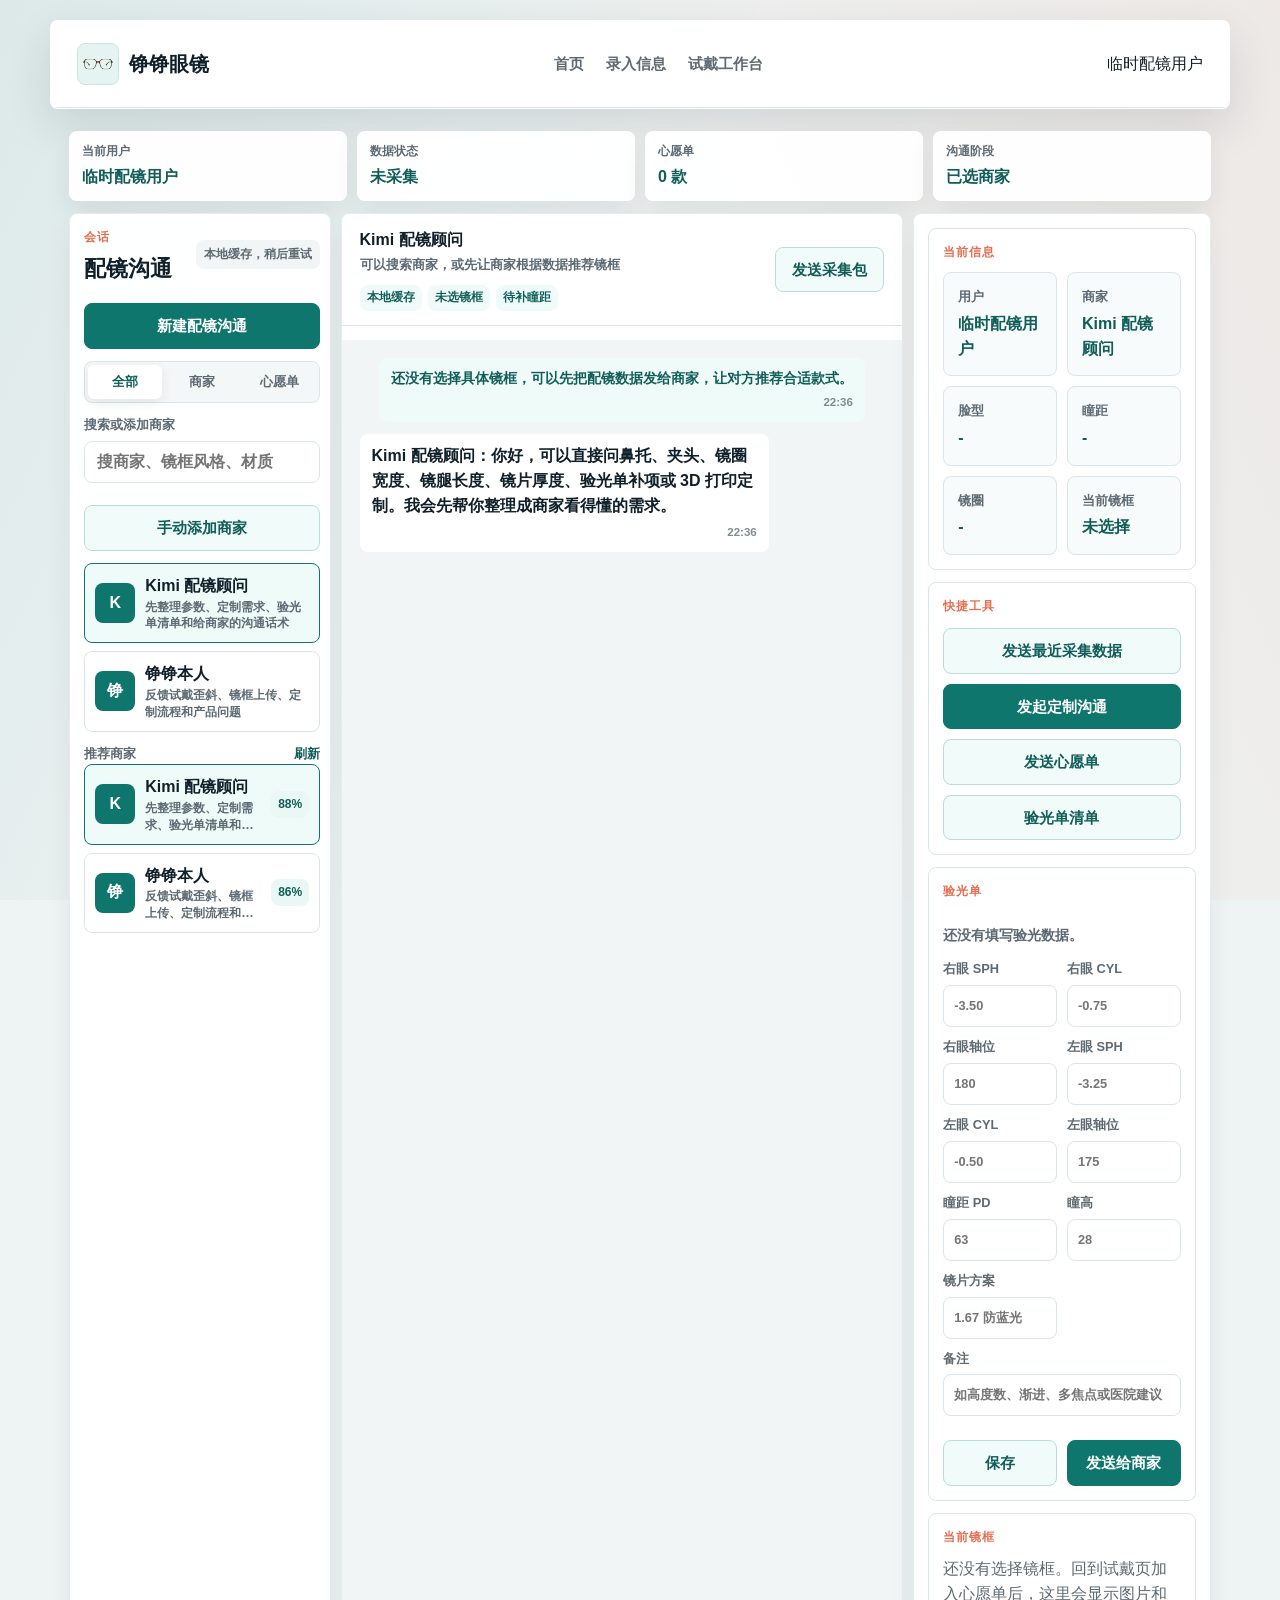
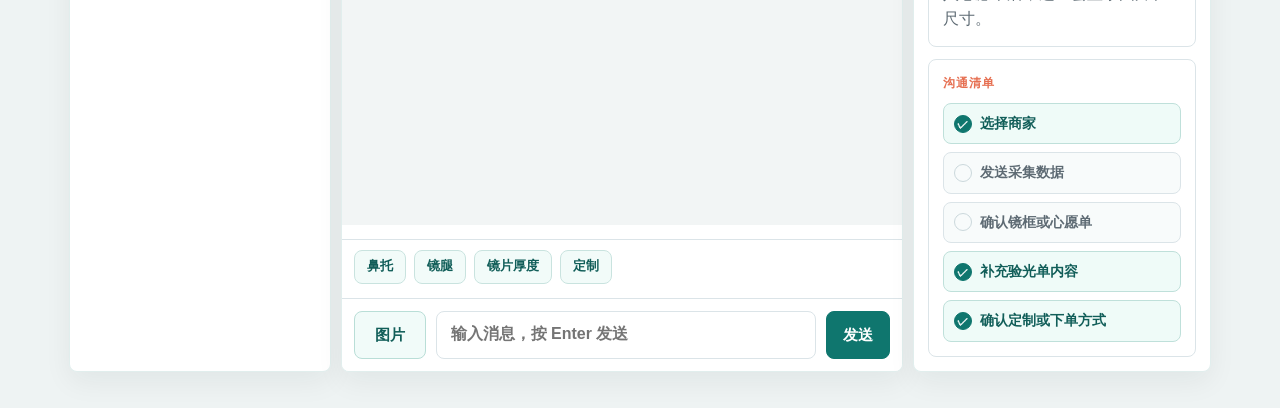
==== commit 3be4597f: "修复用户体验问题：摄像头黑屏、文字漂移、步骤显示逻辑" ====
--- a/chat.html
+++ b/chat.html
@@ -5,7 +5,10 @@
     <meta name="viewport" content="width=device-width, initial-scale=1.0">
     <meta name="description" content="铮铮眼镜顾客与商家的配镜沟通页。">
     <title>铮铮眼镜 - 配镜沟通</title>
-    <link rel="stylesheet" href="style.css?v=20260519-serverchat1">
+    <link rel="icon" href="assets/favicon.png?v=20260621-app3" type="image/png">
+    <link rel="apple-touch-icon" href="assets/apple-touch-icon.png?v=20260621-app3">
+    <link rel="manifest" href="site.webmanifest?v=20260621-app3">
+    <link rel="stylesheet" href="style.css?v=20260621-actionfix1">
 </head>
 <body class="home-page chat-page">
     <div class="glasses-container home-container">
@@ -13,7 +16,7 @@
             <div class="header-top">
                 <a href="./index.html" class="logo" aria-label="铮铮眼镜首页">
                     <span class="logo-mark">
-                        <img src="assets/glasses-frame-ai-39.png?v=20260517-ai80" alt="">
+                        <img src="assets/glasses-frame-ai-39.png?v=20260621-actionfix1" alt="">
                     </span>
                     <span>铮铮眼镜</span>
                 </a>
@@ -67,6 +70,7 @@
                         <span>搜索或添加商家</span>
                         <input id="merchant-search" type="search" placeholder="搜商家、镜框风格、材质" oninput="handleMerchantSearch()">
                     </label>
+                    <button class="btn btn-secondary full-width" type="button" onclick="addManualMerchant()">手动添加商家</button>
                     <div class="chat-contact-list" id="chat-conversation-list"></div>
                     <div class="chat-merchant-section">
                         <div class="chat-section-title">
@@ -94,6 +98,8 @@
                         <button type="button" onclick="sendQuickQuestion('我想定制镜框，请告诉我需要补哪些参数和预计流程。')">定制</button>
                     </div>
                     <form class="chat-input-row" onsubmit="sendChatMessage(event)">
+                        <button class="btn btn-secondary chat-image-button" type="button" onclick="openChatImagePicker()">图片</button>
+                        <input id="chat-image-input" type="file" accept="image/*" hidden onchange="sendChatImage(this)">
                         <input id="chat-input" type="text" placeholder="输入消息，按 Enter 发送">
                         <button class="btn btn-primary" type="submit">发送</button>
                     </form>
@@ -153,6 +159,13 @@
         </main>
     </div>
 
-    <script src="chat.js?v=20260519-serverchat1"></script>
+    <div class="chat-image-viewer" id="chat-image-viewer" aria-hidden="true" onclick="closeChatImageViewer()">
+        <div class="chat-image-viewer-dialog" onclick="event.stopPropagation()">
+            <button type="button" aria-label="关闭图片预览" onclick="closeChatImageViewer()">×</button>
+            <img id="chat-image-viewer-img" alt="聊天图片预览">
+        </div>
+    </div>
+
+    <script src="chat.js?v=20260621-actionfix1"></script>
 </body>
 </html>
--- a/style.css
+++ b/style.css
@@ -14,6 +14,170 @@
     --shadow: 0 18px 45px rgba(16, 32, 42, 0.12);
 }
 
+/* Short, product-like onboarding flow: each step only shows its own job. */
+.onboard-page .hero-section {
+    min-height: auto;
+    padding-block: clamp(18px, 4vw, 38px);
+}
+
+.onboard-page .hero-copy h1 {
+    max-width: 820px;
+}
+
+.onboard-page .hero-visual,
+.onboard-page .trust-row,
+.onboard-page .modeling-system-section,
+.onboard-page .workflow-section,
+.onboard-page .features-section,
+.onboard-page .faq-section {
+    display: none;
+}
+
+.onboard-page .dashboard-heading {
+    margin-bottom: 14px;
+}
+
+.onboard-page .dashboard-workspace {
+    align-items: start;
+}
+
+.onboard-page .tryon-panel,
+.onboard-page .analysis-card,
+.onboard-page .preference-card,
+.onboard-page .recommendations-card,
+.onboard-page .analysis-report-card {
+    min-height: 0;
+}
+
+.onboard-page[data-onboard-step="1"] .user-dashboard,
+.onboard-page[data-onboard-step="2"] .analysis-card,
+.onboard-page[data-onboard-step="2"] .preference-card,
+.onboard-page[data-onboard-step="2"] .recommendations-card,
+.onboard-page[data-onboard-step="2"] .tryon-adjust-panel,
+.onboard-page[data-onboard-step="2"] .size-calibration-inline,
+.onboard-page[data-onboard-step="2"] .tryon-control,
+.onboard-page[data-onboard-step="2"] .camera-fit-controls,
+.onboard-page[data-onboard-step="2"] .tryon-strip,
+.onboard-page[data-onboard-step="2"] .preference-card,
+.onboard-page[data-onboard-step="2"] .recommendations-card {
+    display: none !important;
+}
+
+.onboard-page[data-onboard-step="3"] .capture-only,
+.onboard-page[data-onboard-step="3"] .recognition-tips,
+.onboard-page[data-onboard-step="3"] .size-calibration-inline,
+.onboard-page[data-onboard-step="3"] .action-capture-panel,
+.onboard-page[data-onboard-step="3"] .analysis-card,
+.onboard-page[data-onboard-step="3"] .capture-control:not(.tryon-control) {
+    display: none !important;
+}
+
+.onboard-page[data-onboard-step="3"] .camera-action-guide small::after {
+    content: " 可横向滑动下方镜框列表，切换后会立即叠加到摄像头画面。";
+}
+
+.onboard-page[data-onboard-step="4"] .dashboard-workspace {
+    grid-template-columns: minmax(0, 1fr);
+}
+
+.onboard-page[data-onboard-step="4"] .analysis-card,
+.onboard-page[data-onboard-step="4"] .recommendations-card,
+.onboard-page[data-onboard-step="4"] .analysis-report-card {
+    width: min(100%, 980px);
+    margin-inline: auto;
+}
+
+.onboard-step-nav {
+    position: sticky;
+    bottom: 12px;
+    z-index: 28;
+    width: min(100% - 28px, 980px);
+    margin: 18px auto 0;
+    display: grid;
+    grid-template-columns: minmax(110px, 1fr) auto minmax(110px, 1fr) minmax(110px, 1fr);
+    align-items: center;
+    gap: 10px;
+    padding: 10px;
+    border: 1px solid rgba(41, 103, 94, 0.14);
+    border-radius: 8px;
+    background: rgba(255, 255, 255, 0.94);
+    box-shadow: 0 12px 32px rgba(25, 41, 48, 0.08);
+    backdrop-filter: blur(14px);
+}
+
+.onboard-step-nav span {
+    color: var(--muted);
+    font-weight: 800;
+    white-space: nowrap;
+}
+
+.chat-image-button {
+    min-width: 72px;
+}
+
+.chat-image-thumb {
+    display: block;
+    margin-top: 8px;
+    padding: 0;
+    border: 0;
+    background: transparent;
+    cursor: zoom-in;
+}
+
+.chat-image-thumb img {
+    display: block;
+    max-width: min(260px, 62vw);
+    max-height: 220px;
+    border-radius: 8px;
+    object-fit: contain;
+    background: #f4f7f6;
+    border: 1px solid rgba(41, 103, 94, 0.12);
+}
+
+.chat-image-viewer {
+    position: fixed;
+    inset: 0;
+    z-index: 1000;
+    display: none;
+    place-items: center;
+    padding: 20px;
+    background: rgba(8, 19, 24, 0.72);
+}
+
+.chat-image-viewer.active {
+    display: grid;
+}
+
+.chat-image-viewer-dialog {
+    position: relative;
+    width: min(92vw, 920px);
+    max-height: 90svh;
+    padding: 16px;
+    border-radius: 10px;
+    background: #fff;
+}
+
+.chat-image-viewer-dialog button {
+    position: absolute;
+    top: 10px;
+    right: 10px;
+    width: 38px;
+    height: 38px;
+    border: 0;
+    border-radius: 50%;
+    background: rgba(8, 19, 24, 0.82);
+    color: #fff;
+    font-size: 1.4rem;
+    cursor: pointer;
+}
+
+.chat-image-viewer-dialog img {
+    display: block;
+    width: 100%;
+    max-height: calc(90svh - 32px);
+    object-fit: contain;
+}
+
 * {
     margin: 0;
     padding: 0;
@@ -758,6 +922,13 @@
     color: var(--muted);
 }
 
+.ppt-reference-card .muted-note {
+    margin-top: 12px;
+    font-size: 12px;
+    line-height: 1.55;
+    color: #7d8b90;
+}
+
 .ppt-file-actions {
     display: flex;
     gap: 10px;
@@ -857,6 +1028,21 @@
 }
 
 #chat-sync-state.online {
+    color: var(--primary-dark);
+    background: #e9f8f5;
+}
+
+.chat-sync-pill {
+    padding: 5px 8px;
+    border-radius: 8px;
+    color: var(--muted);
+    background: #f1f5f6;
+    font-size: 0.76rem;
+    font-weight: 850;
+    white-space: nowrap;
+}
+
+.chat-sync-pill.online {
     color: var(--primary-dark);
     background: #e9f8f5;
 }
@@ -1324,6 +1510,73 @@
     background: #f8fbfb;
 }
 
+.merchant-summary-head {
+    margin-bottom: 12px;
+    display: flex;
+    align-items: flex-start;
+    justify-content: space-between;
+    gap: 12px;
+}
+
+.merchant-summary-head h2 {
+    margin: 2px 0 0;
+    font-size: 1.18rem;
+}
+
+.merchant-summary-head > span {
+    padding: 5px 9px;
+    border-radius: 8px;
+    color: var(--primary-dark);
+    background: #eaf8f4;
+    font-size: 0.78rem;
+    font-weight: 850;
+    white-space: nowrap;
+}
+
+.merchant-summary-frame {
+    width: min(220px, 100%);
+    max-height: 120px;
+    margin-top: 12px;
+    object-fit: contain;
+    display: block;
+    border-radius: 8px;
+    background: #f5f8f8;
+}
+
+.merchant-quick-replies {
+    margin-top: 10px;
+}
+
+.merchant-action-strip {
+    width: min(100%, 1180px);
+    margin: 0 auto 18px;
+    display: grid;
+    grid-template-columns: repeat(3, minmax(0, 1fr));
+    gap: 12px;
+}
+
+.merchant-action-strip article {
+    padding: 16px;
+    display: grid;
+    gap: 10px;
+    border: 1px solid rgba(15, 118, 110, 0.13);
+    border-radius: 8px;
+    background: rgba(255, 255, 255, 0.96);
+    box-shadow: 0 10px 28px rgba(16, 32, 42, 0.06);
+}
+
+.merchant-action-strip span {
+    color: var(--primary);
+    font-size: 0.82rem;
+    font-weight: 900;
+}
+
+.merchant-action-strip strong {
+    min-height: 48px;
+    color: var(--ink);
+    line-height: 1.45;
+}
+
 .customer-page .site-header {
     margin-bottom: 22px;
 }
@@ -1901,6 +2154,17 @@
     background: #fff;
     font: inherit;
     font-weight: 750;
+}
+
+.home-temp-user-form {
+    padding: 6px;
+    grid-template-columns: minmax(110px, 1fr) auto;
+    align-items: center;
+    background: #fff;
+}
+
+.home-temp-user-form > div {
+    display: contents;
 }
 
 .audience-grid {
@@ -2449,8 +2713,18 @@
 .mediapipe-camera-panel {
     margin-top: 16px;
     padding-top: 16px;
+    display: flex;
+    flex-direction: column;
     border-top: 1px solid var(--line);
 }
+
+.camera-toolbar { order: 1; }
+.camera-stage { order: 2; }
+.camera-action-guide { order: 3; }
+.action-capture-panel { order: 4; }
+.tryon-strip { order: 5; }
+.camera-controls { order: 6; }
+.camera-fit-controls { order: 7; }
 
 .camera-toolbar {
     display: flex;
@@ -2458,11 +2732,18 @@
     justify-content: space-between;
     gap: 12px;
     margin-bottom: 12px;
+    min-width: 0;
+}
+
+.camera-toolbar > * {
+    flex-shrink: 0;
 }
 
 .camera-toolbar h4 {
     margin: 4px 0 0;
     font-size: 1rem;
+    flex: 1 1 auto;
+    min-width: 0;
 }
 
 .camera-toolbar > span {
@@ -2501,11 +2782,13 @@
     object-fit: cover;
     object-position: center center;
     transform: scaleX(-1);
+    z-index: 1;
 }
 
 .camera-stage canvas {
     object-fit: cover;
     object-position: center center;
+    z-index: 2;
     pointer-events: none;
     transform: scaleX(-1);
 }
@@ -2535,10 +2818,9 @@
 .onboard-page[data-onboard-step="2"] .recognition-tips,
 .onboard-page[data-onboard-step="2"] .three-d-preview,
 .onboard-page[data-onboard-step="2"] .face-result-data,
-.onboard-page[data-onboard-step="2"] .camera-controls select,
-.onboard-page[data-onboard-step="2"] .camera-controls .btn:nth-of-type(2),
-.onboard-page[data-onboard-step="2"] .camera-controls .btn:nth-of-type(3),
-.onboard-page[data-onboard-step="2"] .camera-controls .btn:nth-of-type(4) {
+.onboard-page[data-onboard-step="2"] .preference-card,
+.onboard-page[data-onboard-step="2"] .recommendations-card,
+.onboard-page[data-onboard-step="2"] .camera-controls select {
     display: none;
 }
 
@@ -2546,10 +2828,23 @@
     aspect-ratio: 16 / 10;
 }
 
-.onboard-page[data-onboard-step="3"] .camera-action-guide,
-.onboard-page[data-onboard-step="3"] .action-capture-panel {
-    display: none;
-}
+.onboard-page[data-onboard-step="2"] .tryon-panel,
+.onboard-page[data-onboard-step="3"] .tryon-panel {
+    width: min(100%, 980px);
+    margin-inline: auto;
+}
+
+.onboard-page[data-onboard-step="2"] .mediapipe-camera-panel,
+.onboard-page[data-onboard-step="3"] .mediapipe-camera-panel {
+    border-top: 0;
+    padding-top: 0;
+}
+
+.onboard-page[data-onboard-step="3"] .camera-action-guide {
+    display: grid !important;
+}
+
+
 
 .chat-tools {
     display: grid;
@@ -2646,6 +2941,18 @@
     display: none;
 }
 
+.mediapipe-camera-panel.camera-ready .camera-empty {
+    opacity: 0;
+    pointer-events: none;
+}
+
+.mediapipe-camera-panel.camera-opening .camera-empty {
+    bottom: 50%;
+    transform: translate(-50%, 50%);
+    border-color: rgba(255, 255, 255, 0.28);
+    background: rgba(16, 32, 42, 0.86);
+}
+
 .camera-action-guide {
     margin-top: 10px;
     padding: 10px 12px;
@@ -2695,11 +3002,21 @@
     align-items: center;
     justify-content: space-between;
     gap: 12px;
+    min-width: 0;
+}
+
+.action-capture-head > * {
+    flex-shrink: 0;
 }
 
 .action-capture-head strong {
     color: var(--ink);
     font-size: 0.95rem;
+    flex: 1 1 auto;
+    min-width: 0;
+    overflow: hidden;
+    text-overflow: ellipsis;
+    white-space: nowrap;
 }
 
 .action-metrics {
@@ -2754,15 +3071,20 @@
 
 .camera-controls {
     display: grid;
-    grid-template-columns: repeat(6, minmax(0, 1fr)) repeat(2, auto) minmax(160px, 1.1fr) repeat(2, minmax(120px, 0.72fr));
+    grid-template-columns: repeat(auto-fit, minmax(128px, 1fr));
     gap: 10px;
     margin-top: 12px;
+    min-width: 0;
 }
 
 .camera-controls .btn,
 .camera-controls select,
 .icon-toggle {
     min-height: 42px;
+}
+
+.camera-controls select {
+    min-width: 180px;
 }
 
 .camera-controls select,
@@ -3940,6 +4262,218 @@
     color: var(--primary-dark);
     text-decoration: none;
     font-weight: 750;
+}
+
+.save-image-modal {
+    position: fixed;
+    inset: 0;
+    z-index: 1200;
+    display: none;
+    place-items: center;
+    padding: 18px;
+    background: rgba(12, 28, 34, 0.52);
+    backdrop-filter: blur(10px);
+}
+
+.save-image-modal.active {
+    display: grid;
+}
+
+body.save-modal-open {
+    overflow: hidden;
+}
+
+.save-image-dialog {
+    width: min(980px, 100%);
+    max-height: min(92svh, 900px);
+    display: grid;
+    grid-template-rows: auto minmax(0, 1fr) auto;
+    overflow: hidden;
+    border: 1px solid var(--border);
+    border-radius: 8px;
+    background: #ffffff;
+    box-shadow: var(--shadow-xl);
+}
+
+.save-image-head {
+    display: flex;
+    justify-content: space-between;
+    gap: 16px;
+    padding: 18px 20px;
+    border-bottom: 1px solid var(--border);
+}
+
+.save-image-head h2 {
+    margin: 2px 0 4px;
+    font-size: clamp(1.25rem, 2vw, 1.8rem);
+}
+
+.save-image-head p:not(.eyebrow) {
+    margin: 0;
+    color: var(--muted);
+}
+
+.save-image-stage {
+    min-height: 0;
+    overflow: auto;
+    padding: 16px;
+    background: #eef5f3;
+    text-align: center;
+    -webkit-overflow-scrolling: touch;
+}
+
+.save-image-stage-inner {
+    min-height: 240px;
+    display: grid;
+    place-items: center;
+}
+
+.save-image-stage img {
+    display: block;
+    width: auto;
+    max-width: 100%;
+    height: auto;
+    margin: 0 auto;
+    border-radius: 8px;
+    background: #ffffff;
+    user-select: auto;
+    -webkit-user-select: auto;
+    -webkit-touch-callout: default;
+}
+
+.save-image-loading {
+    display: grid;
+    place-items: center;
+    gap: 8px;
+    min-height: 260px;
+    color: var(--ink);
+}
+
+.save-image-loading span {
+    width: 42px;
+    height: 42px;
+    border: 4px solid rgba(47, 127, 113, 0.18);
+    border-top-color: var(--primary);
+    border-radius: 999px;
+    animation: save-spin 0.9s linear infinite;
+}
+
+.save-image-loading strong {
+    font-size: 1.05rem;
+}
+
+.save-image-loading p {
+    margin: 0;
+    color: var(--muted);
+}
+
+@keyframes save-spin {
+    to {
+        transform: rotate(360deg);
+    }
+}
+
+.save-image-actions {
+    display: grid;
+    grid-template-columns: repeat(5, minmax(0, 1fr));
+    gap: 10px;
+    padding: 14px 20px 18px;
+    border-top: 1px solid var(--border);
+    background: #ffffff;
+}
+
+.save-image-actions .btn {
+    width: 100%;
+    min-width: 0;
+    text-align: center;
+    text-decoration: none;
+}
+
+.save-image-actions [aria-disabled="true"],
+.save-image-actions .btn:disabled {
+    pointer-events: none;
+    opacity: 0.52;
+}
+
+.save-page {
+    min-height: 100svh;
+    background: linear-gradient(120deg, #e8f3f0 0%, #f6f3f2 100%);
+}
+
+.save-page-shell {
+    width: min(1080px, calc(100% - 32px));
+    margin: 0 auto;
+    padding: 28px 0;
+}
+
+.save-page-card {
+    display: grid;
+    gap: 18px;
+    padding: 22px;
+    border: 1px solid var(--border);
+    border-radius: 8px;
+    background: #ffffff;
+    box-shadow: var(--shadow-lg);
+}
+
+.save-page-head {
+    display: flex;
+    align-items: flex-start;
+    justify-content: space-between;
+    gap: 16px;
+}
+
+.save-page-head h1 {
+    margin: 2px 0 6px;
+    font-size: clamp(1.6rem, 4vw, 2.5rem);
+}
+
+.save-page-head p:not(.eyebrow) {
+    margin: 0;
+    color: var(--muted);
+}
+
+.save-page-stage {
+    min-height: 280px;
+    overflow: auto;
+    padding: 16px;
+    border: 1px solid var(--border);
+    border-radius: 8px;
+    background: #eef5f3;
+    text-align: center;
+    -webkit-overflow-scrolling: touch;
+}
+
+.save-page-stage img {
+    display: block;
+    width: auto;
+    max-width: 100%;
+    height: auto;
+    margin: 0 auto;
+    border-radius: 8px;
+    background: #ffffff;
+    user-select: auto;
+    -webkit-user-select: auto;
+    -webkit-touch-callout: default;
+}
+
+.save-page-empty {
+    margin: 120px auto;
+    color: var(--muted);
+    font-weight: 700;
+}
+
+.save-page-actions {
+    display: grid;
+    grid-template-columns: repeat(5, minmax(0, 1fr));
+    gap: 10px;
+}
+
+.save-page-actions .btn {
+    width: 100%;
+    min-width: 0;
+    text-align: center;
+    text-decoration: none;
 }
 
 @media (max-width: 1180px) {
@@ -4238,23 +4772,23 @@
 
     .camera-action-guide {
         flex-shrink: 0;
-        margin: 6px 10px 0;
-        padding: 8px 10px;
+        margin: 4px 10px 0;
+        padding: 6px 10px;
         gap: 2px;
     }
 
     .camera-action-guide strong {
-        font-size: 0.9rem;
+        font-size: 0.85rem;
     }
 
     .camera-action-guide small {
-        font-size: 0.72rem;
+        font-size: 0.7rem;
     }
 
     .action-capture-panel {
         flex-shrink: 0;
-        margin: 6px 10px 0;
-        padding: 8px 10px;
+        margin: 4px 10px 0;
+        padding: 6px 10px;
     }
 
     .action-capture-head {
@@ -4292,8 +4826,8 @@
         display: flex;
         flex-wrap: nowrap;
         gap: 6px;
-        margin: 6px 10px 0;
-        padding: 6px 0;
+        margin: 4px 10px 0;
+        padding: 4px 0;
         overflow-x: auto;
         -webkit-overflow-scrolling: touch;
         scrollbar-width: none;
@@ -4386,6 +4920,12 @@
 
     .header-top .user-section > span {
         grid-column: 1 / -1;
+    }
+
+    .header-top .home-temp-user-form {
+        grid-column: 1 / -1;
+        grid-template-columns: minmax(0, 1fr) auto;
+        width: 100%;
     }
 
     .user-section .btn,
@@ -4605,18 +5145,43 @@
     }
 
     .camera-toolbar {
-        align-items: stretch;
-        flex-direction: column;
+        align-items: center;
+        flex-direction: row;
+        margin-bottom: 8px;
+    }
+
+    .camera-toolbar h4 {
+        font-size: 0.92rem;
+        line-height: 1.35;
+    }
+
+    .camera-toolbar .eyebrow {
+        margin-bottom: 2px;
+        font-size: 0.72rem;
+    }
+
+    .camera-toolbar > span {
+        flex: 0 0 auto;
+        padding: 5px 8px;
+        white-space: nowrap;
     }
 
     .camera-stage {
         width: 100%;
         height: auto;
-        aspect-ratio: 4 / 5;
-        max-height: 68vh;
-        max-height: 68svh;
+        flex: none;
+        min-height: 0;
+        aspect-ratio: 3 / 4;
+        max-height: 58vh;
+        max-height: 58svh;
         margin-left: 0;
         margin-right: 0;
+    }
+
+    .onboard-page[data-onboard-step="2"] .camera-stage {
+        aspect-ratio: 3 / 4;
+        flex: none;
+        min-height: 0;
     }
 
     .camera-action-guide {
@@ -4669,14 +5234,19 @@
     }
 
     .camera-fit-controls {
-        grid-template-columns: 1fr;
+        grid-template-columns: repeat(2, minmax(0, 1fr));
+        padding: 10px;
+    }
+
+    .camera-fit-controls .btn {
+        min-height: 38px;
     }
 
     .tryon-strip {
-        width: calc(100% + 8px);
-        margin-left: -4px;
-        margin-right: -4px;
-        padding: 10px;
+        width: calc(100% + 12px);
+        margin: 10px -6px 0;
+        padding: 9px;
+        background: rgba(248, 251, 251, 0.98);
     }
 
     .tryon-strip-head {
@@ -4686,7 +5256,34 @@
     }
 
     .tryon-strip-track {
-        grid-auto-columns: minmax(80px, 22vw);
+        grid-auto-columns: minmax(104px, 34vw);
+        gap: 8px;
+    }
+
+    .tryon-pill {
+        min-height: 128px;
+        padding: 7px;
+    }
+
+    .tryon-pill-main {
+        grid-template-rows: 56px auto;
+    }
+
+    .tryon-pill-main > span:last-child {
+        font-size: 0.72rem;
+    }
+
+    .tryon-pill-wish,
+    .tryon-pill-view {
+        min-height: 26px;
+        font-size: 0.68rem;
+    }
+
+    .onboard-page[data-onboard-step="3"] .tryon-strip {
+        position: sticky;
+        top: 6px;
+        z-index: 5;
+        box-shadow: 0 10px 24px rgba(16, 32, 42, 0.08);
     }
 
     .rec-actions {
@@ -4710,3 +5307,1623 @@
         flex: 1;
     }
 }
+
+/* Final device layout pass: keep camera, frame choice and data reachable on every screen. */
+:root[data-camera-facing="environment"] .camera-stage video,
+:root[data-camera-facing="environment"] .camera-stage canvas {
+    transform: none;
+}
+
+@media (min-width: 1181px) {
+    .dashboard-workspace {
+        max-width: 1220px;
+        grid-template-columns: minmax(0, 1.45fr) minmax(320px, 0.78fr);
+        grid-template-areas:
+            "model analysis"
+            "model prefs"
+            "recommendations report";
+        gap: 20px;
+    }
+
+    .onboard-page[data-onboard-step="2"] .dashboard-workspace,
+    .onboard-page[data-onboard-step="3"] .dashboard-workspace,
+    .customer-page .dashboard-workspace {
+        grid-template-columns: minmax(0, 1.6fr) minmax(340px, 0.72fr);
+        grid-template-areas:
+            "model analysis"
+            "model prefs"
+            "recommendations report";
+    }
+
+    .mediapipe-camera-panel {
+        gap: 14px;
+    }
+
+    .camera-stage {
+        aspect-ratio: 16 / 9;
+        max-height: min(650px, 72svh);
+    }
+
+    .tryon-strip-track {
+        grid-auto-columns: 150px;
+    }
+
+    .analysis-card,
+    .preference-card,
+    .analysis-report-card {
+        position: sticky;
+        top: 18px;
+    }
+}
+
+@media (min-width: 641px) and (max-width: 1180px) {
+    html,
+    body {
+        overflow-x: hidden;
+    }
+
+    .glasses-container,
+    .auth-shell,
+    .onboard-page,
+    .customer-page,
+    .merchant-page,
+    .chat-page {
+        width: 100%;
+    }
+
+    .app-nav {
+        width: calc(100% - 28px);
+        margin: 14px auto 0;
+        border-radius: 8px;
+    }
+
+    .dashboard-workspace {
+        width: calc(100% - 32px);
+        max-width: 920px;
+        grid-template-columns: minmax(0, 1fr);
+        grid-template-areas:
+            "model"
+            "analysis"
+            "prefs"
+            "recommendations"
+            "report";
+        gap: 16px;
+    }
+
+    .onboard-page .onboard-shell,
+    .customer-page .customer-shell {
+        padding-left: 16px;
+        padding-right: 16px;
+    }
+
+    .onboard-page .onboard-flow {
+        width: calc(100% - 32px);
+        max-width: 920px;
+        overflow-x: auto;
+        -webkit-overflow-scrolling: touch;
+    }
+
+    .mediapipe-camera-panel {
+        gap: 12px;
+        padding: 14px;
+    }
+
+    .camera-stage {
+        aspect-ratio: 16 / 10;
+        max-height: min(600px, 64svh);
+        min-height: 360px;
+    }
+
+    .camera-controls {
+        display: flex;
+        flex-wrap: wrap;
+        gap: 8px;
+    }
+
+    .camera-controls .btn,
+    .camera-controls .icon-toggle,
+    .camera-controls select {
+        flex: 1 1 140px;
+        min-width: 0;
+    }
+
+    .camera-fit-controls {
+        grid-template-columns: auto repeat(3, minmax(130px, 1fr)) auto;
+    }
+
+    .tryon-strip-track {
+        grid-auto-columns: minmax(132px, 18vw);
+    }
+
+    .analysis-grid,
+    .preference-grid,
+    .report-grid {
+        grid-template-columns: repeat(2, minmax(0, 1fr));
+    }
+}
+
+@media (max-width: 640px) {
+    html,
+    body {
+        height: auto !important;
+        min-height: 100%;
+        overflow-x: hidden !important;
+        overflow-y: auto !important;
+    }
+
+    body {
+        background: #edf5f3;
+    }
+
+    main,
+    .glasses-container,
+    .auth-shell,
+    .onboard-page,
+    .customer-page,
+    .merchant-page,
+    .chat-page {
+        width: 100% !important;
+        min-height: 100svh;
+        overflow: visible !important;
+    }
+
+    .hero-section,
+    .index-hero,
+    .site-hero {
+        min-height: auto;
+    }
+
+    .app-nav {
+        position: sticky;
+        top: 0;
+        z-index: 40;
+        width: 100%;
+        margin: 0;
+        padding: 8px 10px;
+        border-radius: 0;
+        border-left: 0;
+        border-right: 0;
+        box-shadow: 0 8px 22px rgba(16, 32, 42, 0.08);
+    }
+
+    .app-nav .brand,
+    .app-nav-brand,
+    .nav-brand {
+        min-width: 0;
+    }
+
+    .app-nav h1,
+    .app-nav .brand-name,
+    .nav-brand strong {
+        font-size: 1rem;
+        white-space: nowrap;
+    }
+
+    .app-nav-links,
+    .nav-links {
+        display: flex;
+        gap: 6px;
+        overflow-x: auto;
+        -webkit-overflow-scrolling: touch;
+        scrollbar-width: none;
+    }
+
+    .app-nav-links::-webkit-scrollbar,
+    .nav-links::-webkit-scrollbar {
+        display: none;
+    }
+
+    .app-nav-links a,
+    .app-nav-links button,
+    .nav-links a,
+    .nav-links button {
+        flex: 0 0 auto;
+        min-height: 34px;
+        padding: 7px 10px;
+        font-size: 0.78rem;
+    }
+
+    .onboard-page .onboard-shell,
+    .customer-page .customer-shell,
+    .merchant-shell,
+    .chat-shell {
+        width: 100%;
+        padding: 10px;
+    }
+
+    .onboard-page .onboard-flow {
+        display: flex !important;
+        width: calc(100% - 20px);
+        margin: 10px auto;
+        padding: 8px;
+        gap: 8px;
+        overflow-x: auto;
+        -webkit-overflow-scrolling: touch;
+        border-radius: 8px;
+    }
+
+    .onboard-step {
+        flex: 0 0 auto;
+        min-width: 86px;
+        padding: 8px 10px;
+        font-size: 0.72rem;
+    }
+
+    .dashboard-workspace {
+        width: 100% !important;
+        max-width: none;
+        margin: 0;
+        display: grid !important;
+        grid-template-columns: minmax(0, 1fr) !important;
+        grid-template-areas:
+            "model"
+            "analysis"
+            "prefs"
+            "recommendations"
+            "report" !important;
+        gap: 10px;
+    }
+
+    .dashboard-card,
+    .modeling-card,
+    .onboard-card,
+    .analysis-card,
+    .preference-card,
+    .recommendations-card,
+    .analysis-report-card,
+    .tryon-panel {
+        display: block !important;
+        width: 100%;
+        border-radius: 8px;
+        box-shadow: none;
+    }
+
+    .analysis-card,
+    .preference-card,
+    .recommendations-card,
+    .analysis-report-card {
+        position: static !important;
+        padding: 12px;
+    }
+
+    .mediapipe-camera-panel {
+        display: flex !important;
+        flex-direction: column;
+        gap: 10px;
+        padding: 10px;
+        border-radius: 8px;
+    }
+
+    .camera-toolbar {
+        order: 1;
+        display: flex;
+        gap: 6px;
+        overflow-x: auto;
+        -webkit-overflow-scrolling: touch;
+    }
+
+    .camera-stage {
+        order: 2;
+        width: 100%;
+        min-height: 0 !important;
+        aspect-ratio: 3 / 4;
+        max-height: min(560px, 60svh) !important;
+        border-radius: 8px;
+    }
+
+    .onboard-page[data-onboard-step="2"] .camera-stage {
+        aspect-ratio: 3 / 4;
+        max-height: min(540px, 58svh) !important;
+    }
+
+    .camera-action-guide {
+        order: 3;
+        padding: 10px;
+        border-radius: 8px;
+    }
+
+    .action-capture-panel {
+        order: 4;
+    }
+
+    .tryon-strip {
+        order: 5;
+        width: 100%;
+        margin: 0;
+        padding: 8px;
+        border-radius: 8px;
+        background: #f9fcfb;
+        position: static !important;
+    }
+
+    .onboard-page[data-onboard-step="2"] .tryon-strip {
+        display: none !important;
+    }
+
+    .tryon-strip-head {
+        align-items: flex-start;
+        flex-direction: column;
+        gap: 4px;
+    }
+
+    .tryon-strip-track {
+        grid-auto-columns: minmax(108px, 38vw);
+        gap: 8px;
+        padding-bottom: 2px;
+    }
+
+    .tryon-pill {
+        min-height: 134px;
+        padding: 7px;
+    }
+
+    .tryon-pill-main {
+        grid-template-rows: 58px auto;
+    }
+
+    .camera-controls {
+        order: 6;
+        display: grid !important;
+        grid-template-columns: repeat(2, minmax(0, 1fr));
+        gap: 8px;
+        overflow: visible;
+    }
+
+    .camera-controls .btn,
+    .camera-controls .icon-toggle,
+    .camera-controls select {
+        width: 100%;
+        min-width: 0;
+        min-height: 42px;
+        padding: 8px 10px;
+        font-size: 0.82rem;
+    }
+
+    .camera-controls select {
+        grid-column: 1 / -1;
+    }
+
+    .camera-fit-controls {
+        order: 7;
+        grid-template-columns: 1fr;
+        gap: 8px;
+        padding: 10px;
+    }
+
+    .action-capture-head {
+        flex-direction: column;
+        align-items: stretch;
+        gap: 8px;
+    }
+
+    .action-capture-steps {
+        grid-template-columns: repeat(2, minmax(0, 1fr));
+    }
+
+    .recognition-metrics,
+    .analysis-grid,
+    .preference-grid,
+    .report-grid,
+    .recommendation-grid,
+    .profile-summary-grid {
+        grid-template-columns: minmax(0, 1fr) !important;
+    }
+
+    .recommendation-card,
+    .frame-card {
+        min-height: auto;
+    }
+
+    .onboard-actions,
+    .form-actions,
+    .wizard-actions {
+        position: sticky;
+        bottom: 0;
+        z-index: 30;
+        display: grid;
+        grid-template-columns: 1fr 1fr;
+        gap: 8px;
+        margin: 10px -10px -10px;
+        padding: 10px;
+        background: rgba(237, 245, 243, 0.96);
+        border-top: 1px solid rgba(41, 103, 94, 0.15);
+        backdrop-filter: blur(10px);
+    }
+
+    .onboard-actions .btn,
+    .form-actions .btn,
+    .wizard-actions .btn {
+        min-height: 42px;
+    }
+
+    .frame-viewer-dialog {
+        width: min(100% - 16px, 480px);
+        max-height: calc(100svh - 24px);
+        grid-template-rows: minmax(220px, 1fr) auto;
+        border-radius: 8px;
+    }
+
+    .frame-viewer-image {
+        min-height: 220px;
+    }
+
+    .ppt-preview-page,
+    .ppt-stage,
+    .ppt-slide-frame {
+        width: 100%;
+        overflow-x: hidden;
+    }
+}
+
+/* Final short-flow overrides. Kept at the end so mobile !important display rules cannot reopen hidden steps. */
+.onboard-page .hero-section {
+    min-height: auto !important;
+    padding-block: clamp(18px, 4vw, 38px) !important;
+}
+
+.onboard-page .hero-visual,
+.onboard-page .trust-row,
+.onboard-page .modeling-system-section,
+.onboard-page .workflow-section,
+.onboard-page .features-section,
+.onboard-page .faq-section {
+    display: none !important;
+}
+
+.onboard-page[data-onboard-step="1"] .user-dashboard,
+.onboard-page[data-onboard-step="2"] .analysis-card,
+.onboard-page[data-onboard-step="2"] .preference-card,
+.onboard-page[data-onboard-step="2"] .recommendations-card,
+.onboard-page[data-onboard-step="2"] .analysis-report-card,
+.onboard-page[data-onboard-step="3"] .analysis-card,
+.onboard-page[data-onboard-step="3"] .action-capture-panel,
+.onboard-page[data-onboard-step="3"] .recognition-tips,
+.onboard-page[data-onboard-step="4"] .tryon-panel,
+.onboard-page[data-onboard-step="4"] .preference-card {
+    display: none !important;
+}
+
+.onboard-page[data-onboard-step="2"] .tryon-adjust-panel,
+.onboard-page[data-onboard-step="2"] .size-calibration-inline,
+.onboard-page[data-onboard-step="2"] .tryon-control,
+.onboard-page[data-onboard-step="2"] .camera-fit-controls,
+.onboard-page[data-onboard-step="2"] .tryon-strip,
+.onboard-page[data-onboard-step="2"] .preference-card,
+.onboard-page[data-onboard-step="2"] .recommendations-card {
+    display: none !important;
+}
+
+.onboard-page[data-onboard-step="3"] .capture-only,
+.onboard-page[data-onboard-step="3"] .recognition-tips,
+.onboard-page[data-onboard-step="3"] .size-calibration-inline,
+.onboard-page[data-onboard-step="3"] .action-capture-panel,
+.onboard-page[data-onboard-step="3"] .analysis-card,
+.onboard-page[data-onboard-step="3"] .capture-control:not(.tryon-control) {
+    display: none !important;
+}
+
+.onboard-page[data-onboard-step="4"] .analysis-card,
+.onboard-page[data-onboard-step="4"] .recommendations-card,
+.onboard-page[data-onboard-step="4"] .analysis-report-card {
+    width: min(100%, 980px) !important;
+    margin-inline: auto !important;
+}
+
+.customization-card {
+    display: none;
+}
+
+.onboard-page[data-onboard-step="2"] .size-calibration-inline {
+    display: grid !important;
+    order: 3 !important;
+    background: #f7fcfa;
+    border-color: rgba(15, 118, 110, 0.24);
+}
+
+.onboard-page[data-onboard-step="2"] .recognition-tips {
+    display: flex !important;
+}
+
+.onboard-page[data-onboard-step="2"] .camera-controls .capture-control {
+    display: inline-flex !important;
+}
+
+.onboard-page[data-onboard-step="2"] .camera-controls .icon-toggle[title*="网格"] {
+    display: inline-flex !important;
+}
+
+.onboard-page[data-onboard-step="2"] .camera-empty {
+    bottom: 14px;
+    width: min(420px, calc(100% - 24px));
+    padding: 10px 12px;
+}
+
+.onboard-page[data-onboard-step="5"] .tryon-panel,
+.onboard-page[data-onboard-step="5"] .analysis-card,
+.onboard-page[data-onboard-step="5"] .preference-card,
+.onboard-page[data-onboard-step="5"] .recommendations-card {
+    display: none !important;
+}
+
+.onboard-page[data-onboard-step="5"] .dashboard-workspace {
+    grid-template-columns: minmax(0, 1fr) !important;
+}
+
+.onboard-page[data-onboard-step="5"] .customization-card {
+    display: block !important;
+    width: min(100%, 980px) !important;
+    margin-inline: auto !important;
+}
+
+.onboard-page[data-onboard-step="5"] .analysis-report-card {
+    display: block !important;
+    width: min(100%, 980px) !important;
+    margin-inline: auto !important;
+}
+
+.customization-layout {
+    display: grid;
+    grid-template-columns: minmax(0, 1.05fr) minmax(320px, 0.95fr);
+    gap: 18px;
+    align-items: start;
+}
+
+.customization-form,
+.frame-3d-card {
+    border: 1px solid rgba(15, 118, 110, 0.14);
+    border-radius: 8px;
+    background: #fff;
+    padding: 16px;
+}
+
+.customization-confidence {
+    display: grid;
+    grid-template-columns: repeat(3, minmax(0, 1fr));
+    gap: 10px;
+    margin-bottom: 14px;
+}
+
+.customization-confidence div {
+    border: 1px solid rgba(15, 118, 110, 0.12);
+    border-radius: 8px;
+    background: #eef8f5;
+    padding: 10px;
+}
+
+.customization-confidence span {
+    display: block;
+    color: var(--muted);
+    font-size: 0.84rem;
+    font-weight: 800;
+}
+
+.customization-confidence strong {
+    display: block;
+    margin-top: 4px;
+    color: var(--primary-dark);
+}
+
+.customization-confidence p {
+    grid-column: 1 / -1;
+    margin: 0;
+    color: var(--muted);
+}
+
+.custom-grid {
+    display: grid;
+    grid-template-columns: repeat(2, minmax(0, 1fr));
+    gap: 12px;
+}
+
+.custom-grid label {
+    display: grid;
+    gap: 6px;
+    color: var(--muted);
+    font-weight: 800;
+}
+
+.custom-grid input,
+.custom-grid select {
+    width: 100%;
+    border: 1px solid rgba(15, 118, 110, 0.18);
+    border-radius: 8px;
+    padding: 11px 12px;
+    color: var(--ink);
+    background: #fff;
+    font-weight: 800;
+}
+
+.custom-note {
+    margin: 14px 0 0;
+    color: var(--muted);
+}
+
+.custom-actions {
+    display: grid;
+    grid-template-columns: 1fr 1fr;
+    gap: 10px;
+    margin-top: 14px;
+}
+
+.save-guide {
+    margin: -4px 0 14px;
+    color: var(--muted);
+    font-weight: 750;
+}
+
+.frame-3d-api-preview {
+    min-height: 260px;
+    display: grid;
+    align-content: center;
+    justify-items: center;
+    gap: 10px;
+    text-align: center;
+    border: 1px dashed rgba(15, 118, 110, 0.28);
+    border-radius: 8px;
+    background: linear-gradient(135deg, #f8fcfb, #edf7f4);
+    color: var(--muted);
+    padding: 18px;
+}
+
+.frame-3d-api-preview strong {
+    color: var(--ink);
+    font-size: 1.12rem;
+}
+
+.frame-3d-api-preview span {
+    max-width: 34rem;
+}
+
+.frame-3d-actions {
+    display: flex;
+    flex-wrap: wrap;
+    gap: 10px;
+    justify-content: center;
+    margin-top: 8px;
+}
+
+.frame-3d-meta {
+    display: grid;
+    grid-template-columns: repeat(2, minmax(0, 1fr));
+    gap: 8px;
+    margin-top: 12px;
+    color: var(--muted);
+    font-weight: 800;
+    font-size: 0.9rem;
+}
+
+.customer-page .camera-fit-controls,
+.onboard-page[data-onboard-step="3"] .camera-fit-controls {
+    order: 4 !important;
+    display: grid !important;
+    margin-top: 10px !important;
+    border-color: rgba(15, 118, 110, 0.24);
+    background: #f3fbf8;
+}
+
+.customer-page .tryon-strip,
+.onboard-page[data-onboard-step="3"] .tryon-strip {
+    order: 5 !important;
+}
+
+.customer-page .camera-controls,
+.onboard-page[data-onboard-step="3"] .camera-controls {
+    order: 6 !important;
+}
+
+.customer-page .camera-fit-controls::before,
+.onboard-page[data-onboard-step="3"] .camera-fit-controls::before {
+    content: "调大小和位置";
+    display: block;
+    grid-column: 1 / -1;
+    color: var(--primary-dark);
+    font-weight: 900;
+}
+
+.onboard-page[data-onboard-step="2"] .camera-controls {
+    grid-template-columns: repeat(auto-fit, minmax(150px, 1fr)) !important;
+}
+
+.onboard-page[data-onboard-step="3"] .camera-controls {
+    grid-template-columns: repeat(auto-fit, minmax(126px, 1fr)) !important;
+}
+
+.onboard-page[data-onboard-step="3"] .camera-stage,
+.customer-page .camera-stage {
+    max-height: min(66svh, 620px);
+}
+
+.onboard-page[data-onboard-step="3"] .tryon-strip-track,
+.customer-page .tryon-strip-track {
+    grid-auto-columns: minmax(132px, 156px);
+}
+
+.onboard-page .onboard-step-nav {
+    position: sticky;
+    bottom: 12px;
+    z-index: 28;
+    width: min(100% - 28px, 980px);
+    margin: 18px auto 0;
+    display: grid !important;
+    grid-template-columns: minmax(110px, 1fr) auto minmax(110px, 1fr) minmax(110px, 1fr);
+    align-items: center;
+    gap: 10px;
+    padding: 10px;
+    border: 1px solid rgba(41, 103, 94, 0.14);
+    border-radius: 8px;
+    background: rgba(255, 255, 255, 0.94);
+    box-shadow: 0 12px 32px rgba(25, 41, 48, 0.08);
+    backdrop-filter: blur(14px);
+}
+
+.onboard-page .onboard-step-nav span {
+    color: var(--muted);
+    font-weight: 800;
+    white-space: nowrap;
+}
+
+.onboard-page .onboard-step-nav .btn:disabled {
+    opacity: 0.48;
+    cursor: not-allowed;
+    box-shadow: none;
+}
+
+.chat-image-button {
+    min-width: 72px;
+}
+
+.chat-image-thumb {
+    display: block;
+    margin-top: 8px;
+    padding: 0;
+    border: 0;
+    background: transparent;
+    cursor: zoom-in;
+}
+
+.chat-image-thumb img {
+    display: block;
+    max-width: min(260px, 62vw);
+    max-height: 220px;
+    border-radius: 8px;
+    object-fit: contain;
+    background: #f4f7f6;
+    border: 1px solid rgba(41, 103, 94, 0.12);
+}
+
+.chat-image-viewer {
+    position: fixed;
+    inset: 0;
+    z-index: 1000;
+    display: none;
+    place-items: center;
+    padding: 20px;
+    background: rgba(8, 19, 24, 0.72);
+}
+
+.chat-image-viewer.active {
+    display: grid;
+}
+
+.chat-image-viewer-dialog {
+    position: relative;
+    width: min(92vw, 920px);
+    max-height: 90svh;
+    padding: 16px;
+    border-radius: 10px;
+    background: #fff;
+}
+
+.chat-image-viewer-dialog button {
+    position: absolute;
+    top: 10px;
+    right: 10px;
+    width: 38px;
+    height: 38px;
+    border: 0;
+    border-radius: 50%;
+    background: rgba(8, 19, 24, 0.82);
+    color: #fff;
+    font-size: 1.4rem;
+    cursor: pointer;
+}
+
+.chat-image-viewer-dialog img {
+    display: block;
+    width: 100%;
+    max-height: calc(90svh - 32px);
+    object-fit: contain;
+}
+
+@media (max-width: 980px) {
+    .onboard-page .hero-section {
+        padding: 14px 12px !important;
+    }
+
+    .onboard-page .hero-copy h1 {
+        font-size: clamp(1.65rem, 7vw, 2.5rem);
+    }
+
+    .onboard-page .onboard-step-nav {
+        width: calc(100% - 16px);
+        bottom: 8px;
+        grid-template-columns: 1fr 1fr;
+    }
+
+    .onboard-page .onboard-step-nav span {
+        grid-column: 1 / -1;
+        text-align: center;
+        order: -1;
+    }
+
+    .customization-layout,
+    .custom-grid,
+    .custom-actions,
+    .customization-confidence,
+    .frame-3d-meta {
+        grid-template-columns: 1fr !important;
+    }
+
+    .frame-3d-api-preview {
+        min-height: 220px;
+    }
+
+    .chat-page .chat-input-row {
+        grid-template-columns: auto minmax(0, 1fr) auto;
+        gap: 8px;
+    }
+}
+
+/* Launch stability overrides: keep product workspaces compact across pages. */
+.customer-workbench-strip {
+    width: min(100%, 1220px);
+    margin: -4px auto 16px;
+    display: grid;
+    grid-template-columns: repeat(4, minmax(0, 1fr));
+    gap: 10px;
+}
+
+.customer-workbench-strip a {
+    min-height: 76px;
+    padding: 12px;
+    display: grid;
+    grid-template-columns: auto minmax(0, 1fr);
+    grid-template-areas:
+        "num title"
+        "num note";
+    column-gap: 10px;
+    align-items: center;
+    border: 1px solid rgba(15, 118, 110, 0.14);
+    border-radius: 8px;
+    color: inherit;
+    background: rgba(255, 255, 255, 0.96);
+    text-decoration: none;
+    box-shadow: 0 8px 24px rgba(16, 32, 42, 0.06);
+}
+
+.customer-workbench-strip span {
+    grid-area: num;
+    width: 34px;
+    height: 34px;
+    display: grid;
+    place-items: center;
+    border-radius: 8px;
+    color: #fff;
+    background: var(--primary);
+    font-size: 0.82rem;
+    font-weight: 900;
+}
+
+.customer-workbench-strip strong {
+    grid-area: title;
+    overflow: hidden;
+    text-overflow: ellipsis;
+    white-space: nowrap;
+}
+
+.customer-workbench-strip small {
+    grid-area: note;
+    overflow: hidden;
+    color: var(--muted);
+    font-size: 0.78rem;
+    font-weight: 760;
+    text-overflow: ellipsis;
+    white-space: nowrap;
+}
+
+.customer-page .dashboard-heading,
+.customer-page .dashboard-workspace,
+.customer-page .customer-workbench-strip,
+.chat-page .chat-product-bar,
+.chat-page .chat-wechat-shell {
+    max-width: 1220px;
+}
+
+.customer-page .dashboard-card,
+.chat-page .chat-contact-rail,
+.chat-page .chat-info-panel,
+.chat-page .chat-main-panel {
+    border-color: rgba(15, 118, 110, 0.12);
+    background: rgba(255, 255, 255, 0.97);
+    box-shadow: 0 10px 28px rgba(16, 32, 42, 0.06);
+}
+
+.customer-page .modeling-system-section,
+.customer-page .workflow-section,
+.customer-page .features-section,
+.customer-page .faq-section {
+    display: none;
+}
+
+.chat-page main {
+    width: calc(100% - clamp(16px, 3vw, 44px));
+    max-width: none;
+}
+
+.chat-page .chat-wechat-shell {
+    min-height: clamp(620px, calc(100svh - 220px), 820px);
+    grid-template-columns: minmax(230px, 0.72fr) minmax(0, 1.55fr) minmax(270px, 0.82fr);
+    gap: 10px;
+}
+
+.chat-page .chat-product-bar div {
+    min-height: 62px;
+    padding: 10px 12px;
+}
+
+.chat-page .chat-input-row {
+    grid-template-columns: auto minmax(0, 1fr) auto;
+}
+
+@media (min-width: 1181px) {
+    .customer-page .dashboard-workspace {
+        grid-template-columns: minmax(0, 1.42fr) minmax(330px, 0.78fr);
+        grid-template-areas:
+            "model analysis"
+            "model prefs"
+            "model report"
+            "recommendations report";
+    }
+
+    .customer-page .tryon-panel {
+        position: sticky;
+        top: 14px;
+        align-self: start;
+    }
+}
+
+@media (max-width: 1180px) {
+    .customer-workbench-strip {
+        grid-template-columns: repeat(2, minmax(0, 1fr));
+    }
+
+    .merchant-action-strip {
+        grid-template-columns: 1fr;
+    }
+
+    .chat-page .chat-wechat-shell {
+        grid-template-columns: minmax(220px, 0.78fr) minmax(0, 1.22fr);
+    }
+
+    .chat-page .chat-info-panel {
+        grid-column: 1 / -1;
+        grid-template-columns: repeat(2, minmax(0, 1fr));
+    }
+}
+
+@media (max-width: 720px) {
+    .customer-workbench-strip {
+        width: 100%;
+        margin: 0 0 10px;
+        display: flex;
+        overflow-x: auto;
+        padding: 0 2px 4px;
+        -webkit-overflow-scrolling: touch;
+        scrollbar-width: none;
+    }
+
+    .customer-workbench-strip::-webkit-scrollbar,
+    .chat-page .chat-product-bar::-webkit-scrollbar {
+        display: none;
+    }
+
+    .customer-workbench-strip a {
+        flex: 0 0 176px;
+        min-height: 68px;
+        padding: 10px;
+    }
+
+    .customer-page .hero-visual,
+    .chat-page .home-header {
+        display: none;
+    }
+
+    .chat-page main {
+        width: 100%;
+    }
+
+    .chat-page .chat-product-bar {
+        margin: 8px 10px;
+        display: flex;
+        overflow-x: auto;
+        -webkit-overflow-scrolling: touch;
+        scrollbar-width: none;
+    }
+
+    .chat-page .chat-product-bar div {
+        flex: 0 0 142px;
+    }
+
+    .chat-page .chat-wechat-shell {
+        width: 100%;
+        min-height: 100svh;
+        display: grid;
+        grid-template-columns: minmax(0, 1fr);
+        gap: 10px;
+        padding: 0 10px 10px;
+    }
+
+    .chat-page .chat-main-panel {
+        order: 1;
+        min-height: min(78svh, 720px);
+    }
+
+    .chat-page .chat-contact-rail {
+        order: 2;
+    }
+
+    .chat-page .chat-info-panel {
+        order: 3;
+        display: grid;
+        grid-template-columns: minmax(0, 1fr);
+    }
+
+    .chat-page .chat-thread {
+        min-height: 48svh;
+        padding: 12px;
+    }
+
+    .chat-page .chat-window-head .btn {
+        display: none;
+    }
+
+    .chat-page .chat-input-row {
+        position: sticky;
+        bottom: 0;
+        z-index: 8;
+        padding: 10px;
+    }
+}
+
+/* Mobile polish pass: keep short-flow pages usable on real phones. */
+@media (max-width: 720px) {
+    html {
+        scroll-padding-bottom: 84px;
+    }
+
+    .home-container,
+    .glasses-container {
+        padding-inline: 10px;
+    }
+
+    .site-header,
+    .home-header {
+        margin-bottom: 10px;
+    }
+
+    .header-top {
+        gap: 10px;
+    }
+
+    .header-top .logo {
+        min-width: 0;
+    }
+
+    .header-top .logo span:last-child {
+        overflow: hidden;
+        text-overflow: ellipsis;
+        white-space: nowrap;
+    }
+
+    .top-nav {
+        width: 100%;
+        display: flex;
+        overflow-x: auto;
+        padding-bottom: 2px;
+        -webkit-overflow-scrolling: touch;
+        scrollbar-width: none;
+    }
+
+    .top-nav::-webkit-scrollbar {
+        display: none;
+    }
+
+    .top-nav a {
+        flex: 0 0 auto;
+        min-width: 44px;
+        min-height: 38px;
+        display: inline-flex;
+        align-items: center;
+        justify-content: center;
+        padding-inline: 10px;
+    }
+
+    .customer-page .hero-copy h1,
+    .onboard-page .hero-copy h1 {
+        font-size: clamp(1.45rem, 7vw, 2.25rem);
+        line-height: 1.16;
+    }
+
+    .font-scale-control {
+        grid-template-columns: auto minmax(0, 1fr) auto;
+        gap: 8px;
+    }
+
+    .camera-stage {
+        max-height: min(520px, 54svh) !important;
+    }
+
+    .camera-empty {
+        left: 10px;
+        right: 10px;
+        bottom: 10px;
+        width: auto !important;
+        max-width: none;
+        transform: none !important;
+    }
+
+    .action-capture-panel {
+        max-height: none;
+        overflow: visible;
+    }
+
+    .tryon-strip {
+        overflow: hidden;
+    }
+
+    .tryon-strip-track {
+        display: grid;
+        grid-auto-flow: column;
+        overflow-x: auto;
+        overscroll-behavior-inline: contain;
+        scroll-snap-type: x proximity;
+        -webkit-overflow-scrolling: touch;
+        scrollbar-width: thin;
+    }
+
+    .tryon-pill {
+        scroll-snap-align: start;
+    }
+
+    .tryon-pill-wish,
+    .tryon-pill-view {
+        min-height: 34px;
+        padding-block: 6px;
+    }
+
+    .recommendation-toolbar {
+        align-items: flex-start;
+        flex-direction: column;
+    }
+
+    .recommendation-list {
+        gap: 8px;
+    }
+
+    .rec-card {
+        padding: 10px;
+    }
+
+    .rec-image {
+        min-height: 78px;
+        margin-bottom: 8px;
+    }
+
+    .rec-title-row {
+        gap: 8px;
+    }
+
+    .rec-title-row h4 {
+        overflow: hidden;
+        text-overflow: ellipsis;
+        white-space: nowrap;
+    }
+
+    .rec-merchant,
+    .rec-specs {
+        margin-bottom: 5px;
+    }
+
+    .rec-reason {
+        display: -webkit-box;
+        overflow: hidden;
+        margin-bottom: 8px;
+        -webkit-line-clamp: 2;
+        -webkit-box-orient: vertical;
+    }
+
+    .rec-actions {
+        grid-template-columns: repeat(3, minmax(0, 1fr));
+        gap: 6px;
+    }
+
+    .rec-actions .btn {
+        min-width: 0;
+        min-height: 38px;
+        padding-inline: 6px;
+        font-size: 0.78rem;
+    }
+
+    .camera-controls {
+        max-height: none;
+    }
+
+    .camera-controls .btn,
+    .camera-controls .icon-toggle,
+    .camera-controls select {
+        white-space: nowrap;
+    }
+
+    .camera-fit-controls label {
+        min-width: 0;
+    }
+
+    .onboard-page main {
+        padding-bottom: 76px;
+    }
+
+    .onboard-page .onboard-step-nav {
+        width: calc(100% - 20px);
+        bottom: 8px;
+        grid-template-columns: repeat(3, minmax(0, 1fr)) !important;
+        gap: 8px;
+        padding: 8px;
+    }
+
+    .onboard-page .onboard-step-nav span {
+        display: none;
+    }
+
+    .onboard-page .onboard-step-nav .btn {
+        min-width: 0;
+        min-height: 42px;
+        padding-inline: 8px;
+        font-size: 0.86rem;
+    }
+
+    .chat-page .chat-product-bar {
+        margin: 6px 10px 8px;
+    }
+
+    .chat-page .chat-wechat-shell {
+        min-height: 0;
+        padding: 0 10px 12px;
+    }
+
+    .chat-page .chat-main-panel {
+        height: calc(100svh - 176px);
+        min-height: 540px;
+        max-height: 720px;
+    }
+
+    .chat-page .chat-window-head {
+        padding: 12px;
+    }
+
+    .chat-page .chat-thread {
+        min-height: 0;
+        padding: 10px;
+    }
+
+    .chat-page .chat-bubble {
+        max-width: 92%;
+    }
+
+    .chat-page .chat-contact-rail {
+        padding: 12px;
+        max-height: 440px;
+        overflow: auto;
+        -webkit-overflow-scrolling: touch;
+    }
+
+    .chat-page .chat-contact-list,
+    .chat-page .chat-merchant-results {
+        max-height: 260px;
+        overflow: auto;
+        -webkit-overflow-scrolling: touch;
+    }
+
+    .chat-page .chat-section-title button {
+        min-width: 44px;
+        min-height: 34px;
+        padding-inline: 8px;
+    }
+
+    .chat-page .chat-info-panel {
+        padding: 12px;
+        gap: 10px;
+        max-height: 70svh;
+        overflow: auto;
+        -webkit-overflow-scrolling: touch;
+    }
+
+    .chat-page .chat-info-card {
+        padding: 12px;
+    }
+
+    .chat-page .compact-chat-data {
+        grid-template-columns: repeat(2, minmax(0, 1fr)) !important;
+        gap: 8px;
+    }
+
+    .chat-page .compact-chat-data div {
+        padding: 10px;
+    }
+
+    .chat-page .chat-prescription-grid {
+        grid-template-columns: repeat(2, minmax(0, 1fr));
+        gap: 8px;
+    }
+
+    .chat-page .chat-tools,
+    .chat-page .chat-tools.two-col {
+        grid-template-columns: repeat(2, minmax(0, 1fr));
+        gap: 8px;
+    }
+
+    .chat-page .chat-tools .btn {
+        min-width: 0;
+        padding-inline: 8px;
+        white-space: normal;
+    }
+
+    .chat-page .chat-input-row {
+        grid-template-columns: auto minmax(0, 1fr) auto;
+        gap: 6px;
+    }
+
+    .chat-page .chat-input-row .btn {
+        min-width: 54px;
+        padding-inline: 10px;
+    }
+
+    .frame-viewer-overlay,
+    .chat-image-viewer {
+        padding: 8px;
+    }
+
+    .frame-viewer-dialog,
+    .chat-image-viewer-dialog {
+        width: 100%;
+        max-height: calc(100svh - 16px);
+        border-radius: 8px;
+    }
+
+    .frame-viewer-actions {
+        grid-template-columns: minmax(0, 1fr);
+    }
+
+    .ppt-page .ppt-container,
+    .ppt-page .ppt-main,
+    .ppt-page .ppt-player-card,
+    .ppt-page .ppt-reference-card {
+        width: 100% !important;
+        max-width: 100% !important;
+        min-width: 0 !important;
+    }
+
+    .ppt-page .ppt-hero {
+        min-height: auto;
+        padding: 18px 14px;
+        grid-template-columns: minmax(0, 1fr);
+    }
+
+    .ppt-page .ppt-player-card {
+        padding: 10px;
+        overflow: hidden;
+    }
+
+    .ppt-page .ppt-toolbar {
+        width: 100%;
+        min-width: 0;
+        display: grid;
+        grid-template-columns: minmax(0, 1fr);
+        gap: 10px;
+    }
+
+    .ppt-page .ppt-actions {
+        width: 100%;
+        display: grid;
+        grid-template-columns: repeat(2, minmax(0, 1fr));
+        gap: 8px;
+    }
+
+    .ppt-page .ppt-actions .btn {
+        min-width: 0;
+        width: 100%;
+        padding-inline: 8px;
+    }
+
+    .ppt-page .ppt-stage {
+        width: 100%;
+        max-width: 100%;
+        max-height: none;
+        aspect-ratio: 16 / 9;
+    }
+
+    .ppt-page .ppt-stage img {
+        width: 100% !important;
+        height: 100% !important;
+        max-width: 100%;
+        object-fit: contain;
+    }
+
+    .ppt-page .ppt-thumb-strip {
+        max-width: 100%;
+        overflow-x: auto;
+        grid-auto-columns: minmax(96px, 38vw);
+    }
+}
+
+@media (min-width: 721px) and (max-width: 1180px) {
+    .chat-page .chat-wechat-shell {
+        min-height: 0;
+    }
+
+    .chat-page .chat-main-panel {
+        min-height: 620px;
+    }
+
+    .chat-page .chat-info-panel {
+        align-self: start;
+    }
+}
+
+@media (max-width: 640px) {
+    .save-image-modal {
+        padding: 8px;
+    }
+
+    .save-image-dialog {
+        max-height: calc(100svh - 16px);
+    }
+
+    .save-image-head {
+        padding: 14px;
+    }
+
+    .save-image-stage {
+        padding: 10px;
+    }
+
+    .save-image-actions,
+    .save-page-actions {
+        grid-template-columns: repeat(2, minmax(0, 1fr));
+        position: sticky;
+        bottom: 0;
+        z-index: 2;
+    }
+
+    .save-page-shell {
+        width: min(100%, calc(100% - 16px));
+        padding: 8px 0;
+    }
+
+    .save-page-card {
+        padding: 14px;
+    }
+
+    .save-page-head {
+        display: grid;
+    }
+}
+
+/* Final release overrides: keep the camera flow usable across phone, tablet and desktop. */
+.onboard-page[data-onboard-step="2"] .tryon-panel,
+.onboard-page[data-onboard-step="3"] .tryon-panel {
+    display: block !important;
+}
+
+.onboard-page[data-onboard-step="2"] .three-d-preview,
+.onboard-page[data-onboard-step="2"] .tryon-adjust-panel,
+.onboard-page[data-onboard-step="2"] .tryon-strip,
+.onboard-page[data-onboard-step="2"] .camera-fit-controls,
+.onboard-page[data-onboard-step="2"] .wishlist-inline-action,
+.onboard-page[data-onboard-step="2"] #mediapipe-glasses-style,
+.onboard-page[data-onboard-step="2"] .model-actions,
+.onboard-page[data-onboard-step="2"] .face-result-data,
+.onboard-page[data-onboard-step="2"] .tryon-control {
+    display: none !important;
+}
+
+.onboard-page[data-onboard-step="2"] .action-capture-panel,
+.onboard-page[data-onboard-step="2"] .camera-action-guide,
+.onboard-page[data-onboard-step="2"] .size-calibration-inline,
+.onboard-page[data-onboard-step="2"] .recognition-tips {
+    display: grid !important;
+}
+
+.onboard-page[data-onboard-step="2"] .recognition-tips {
+    display: flex !important;
+}
+
+.onboard-page[data-onboard-step="2"] .camera-controls .capture-control,
+.onboard-page[data-onboard-step="2"] .camera-controls .icon-toggle[title*="网格"] {
+    display: inline-flex !important;
+}
+
+.onboard-page[data-onboard-step="3"] .action-capture-panel,
+.onboard-page[data-onboard-step="3"] .recognition-tips,
+.onboard-page[data-onboard-step="3"] .size-calibration-inline,
+.onboard-page[data-onboard-step="3"] .capture-only,
+.onboard-page[data-onboard-step="3"] .capture-control:not(.tryon-control) {
+    display: none !important;
+}
+
+.onboard-page[data-onboard-step="3"] .camera-action-guide,
+.onboard-page[data-onboard-step="3"] .tryon-strip,
+.onboard-page[data-onboard-step="3"] .camera-fit-controls,
+.onboard-page[data-onboard-step="3"] .tryon-control {
+    display: grid !important;
+}
+
+.onboard-page[data-onboard-step="3"] .camera-controls .tryon-control,
+.onboard-page[data-onboard-step="3"] .camera-controls .icon-toggle.tryon-control {
+    display: inline-flex !important;
+}
+
+.onboard-page[data-onboard-step="3"] .camera-controls select.tryon-control {
+    display: block !important;
+}
+
+@media (max-width: 900px) {
+    .onboard-page .dashboard-workspace,
+    .customer-page .dashboard-workspace {
+        width: min(100% - 18px, 760px) !important;
+        grid-template-columns: minmax(0, 1fr) !important;
+        gap: 12px !important;
+    }
+
+    .onboard-page[data-onboard-step="2"] .camera-stage,
+    .onboard-page[data-onboard-step="3"] .camera-stage,
+    .customer-page .camera-stage {
+        aspect-ratio: 4 / 3 !important;
+        max-height: min(64svh, 560px) !important;
+        min-height: 260px !important;
+    }
+
+    .onboard-page[data-onboard-step="3"] .tryon-strip,
+    .customer-page .tryon-strip {
+        margin-top: 10px !important;
+    }
+}
+
+@media (max-width: 560px) {
+    .onboard-page[data-onboard-step="2"] .camera-stage,
+    .onboard-page[data-onboard-step="3"] .camera-stage,
+    .customer-page .camera-stage {
+        aspect-ratio: 3 / 4 !important;
+        min-height: 360px !important;
+        max-height: min(68svh, 560px) !important;
+    }
+
+    .onboard-page[data-onboard-step="2"] .camera-controls,
+    .onboard-page[data-onboard-step="3"] .camera-controls,
+    .customer-page .camera-controls {
+        display: grid !important;
+        grid-template-columns: repeat(2, minmax(0, 1fr)) !important;
+        gap: 8px !important;
+        overflow: visible !important;
+    }
+
+    .onboard-page[data-onboard-step="3"] .camera-controls select.tryon-control,
+    .customer-page .camera-controls select {
+        grid-column: 1 / -1;
+        width: 100%;
+    }
+
+    .onboard-page[data-onboard-step="3"] .tryon-strip-track,
+    .customer-page .tryon-strip-track {
+        grid-auto-columns: minmax(132px, 42vw) !important;
+    }
+}
